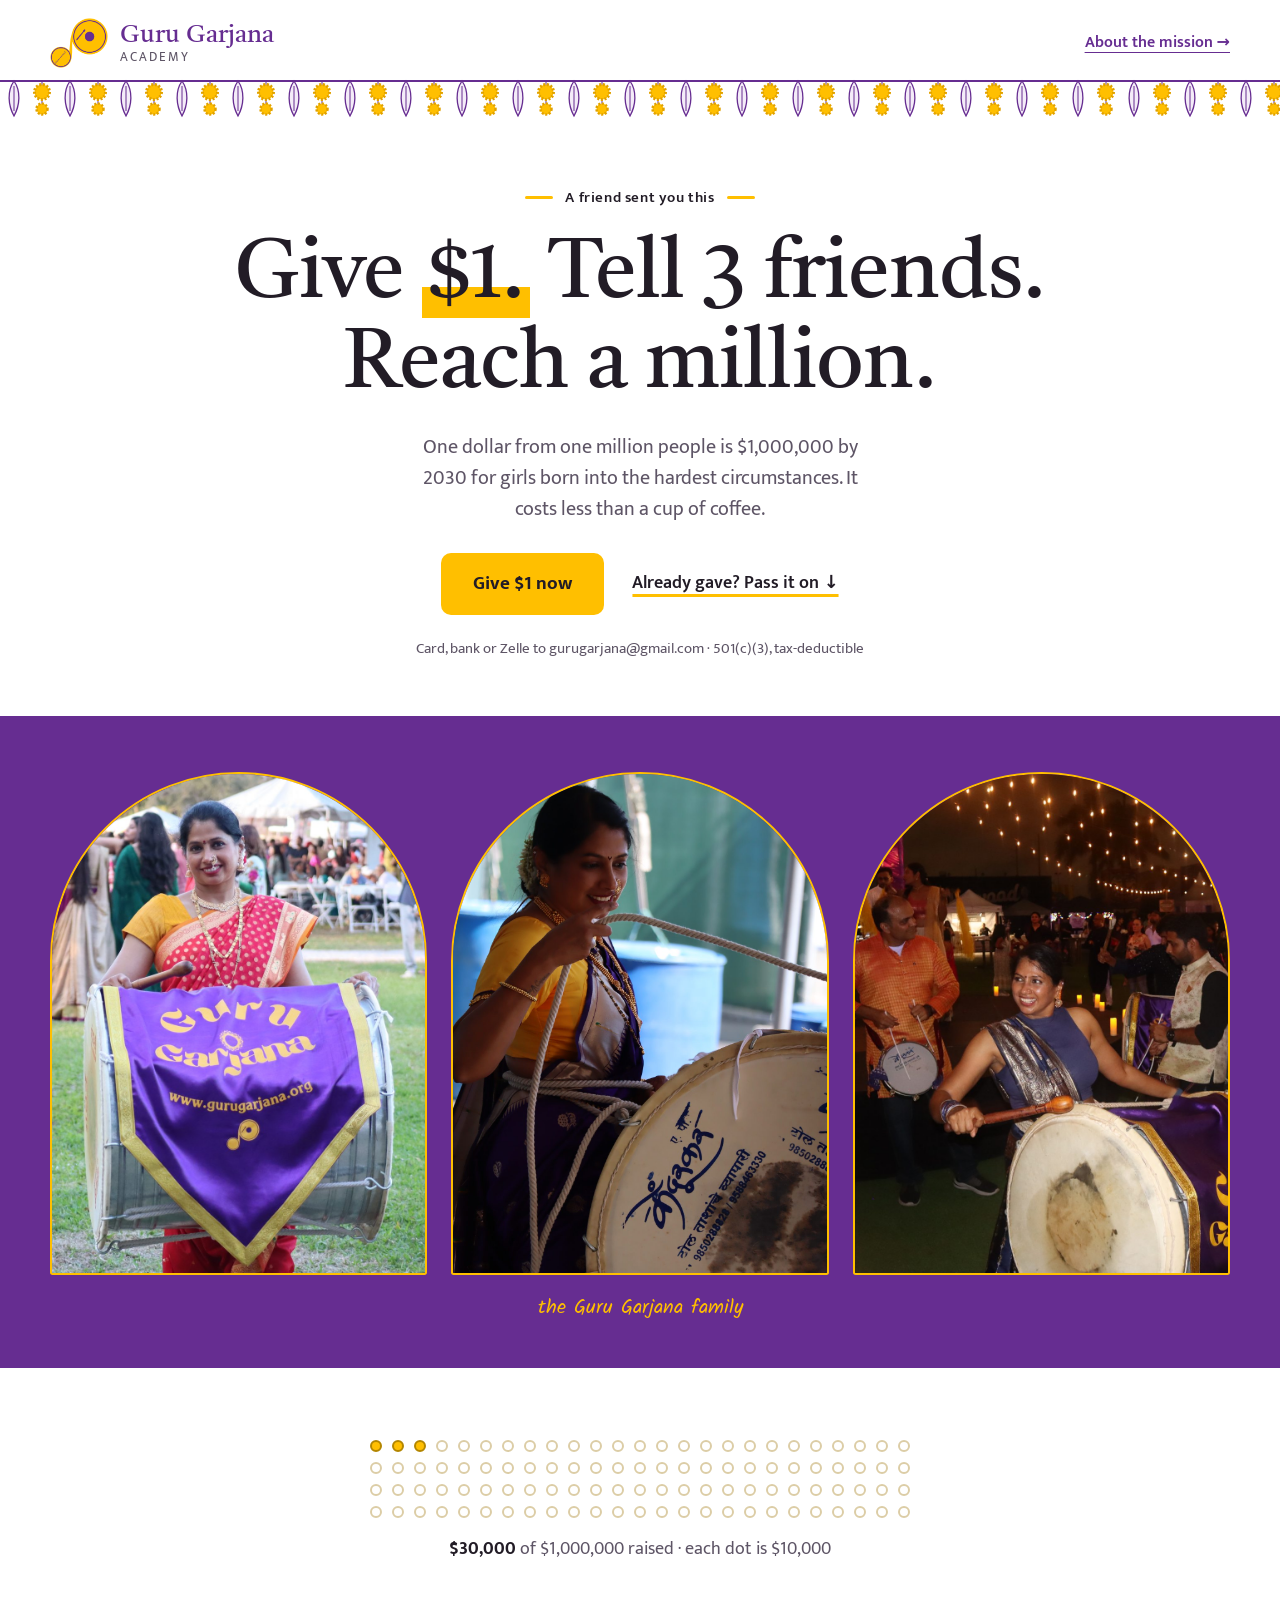
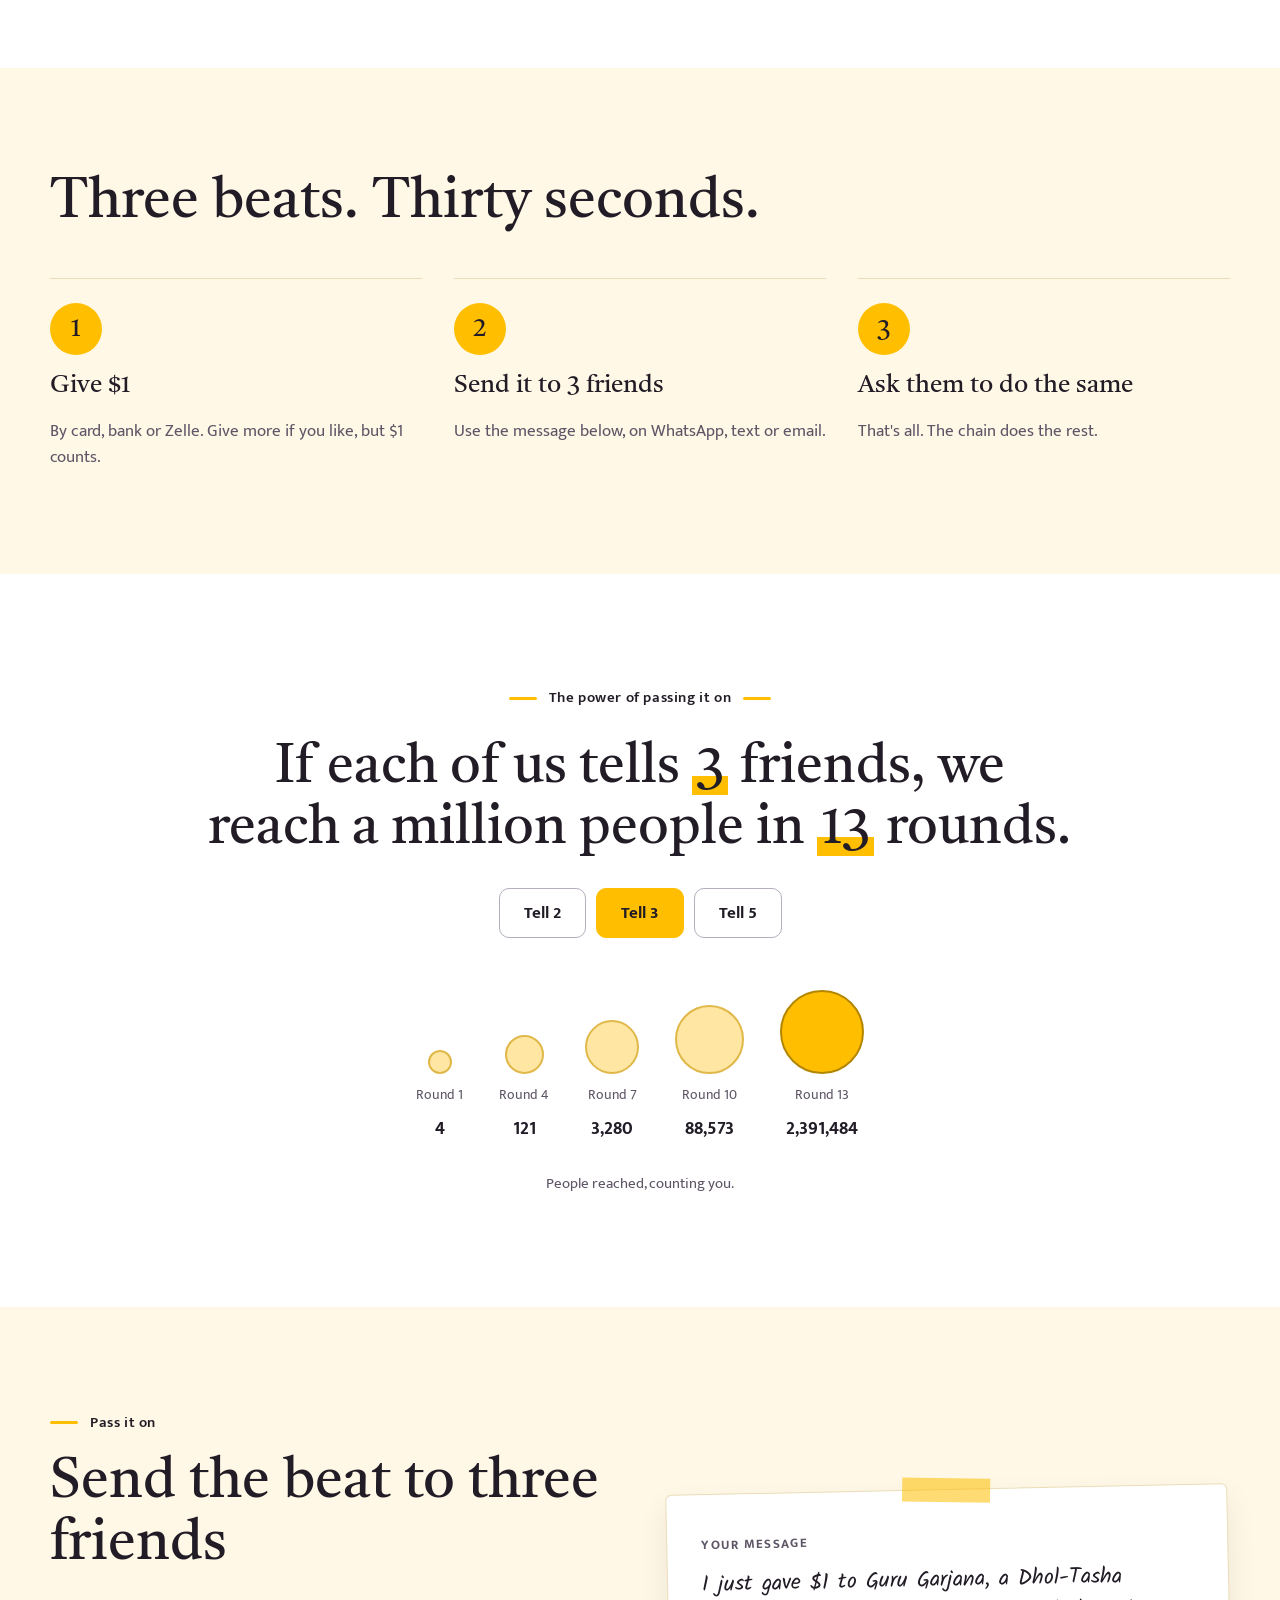
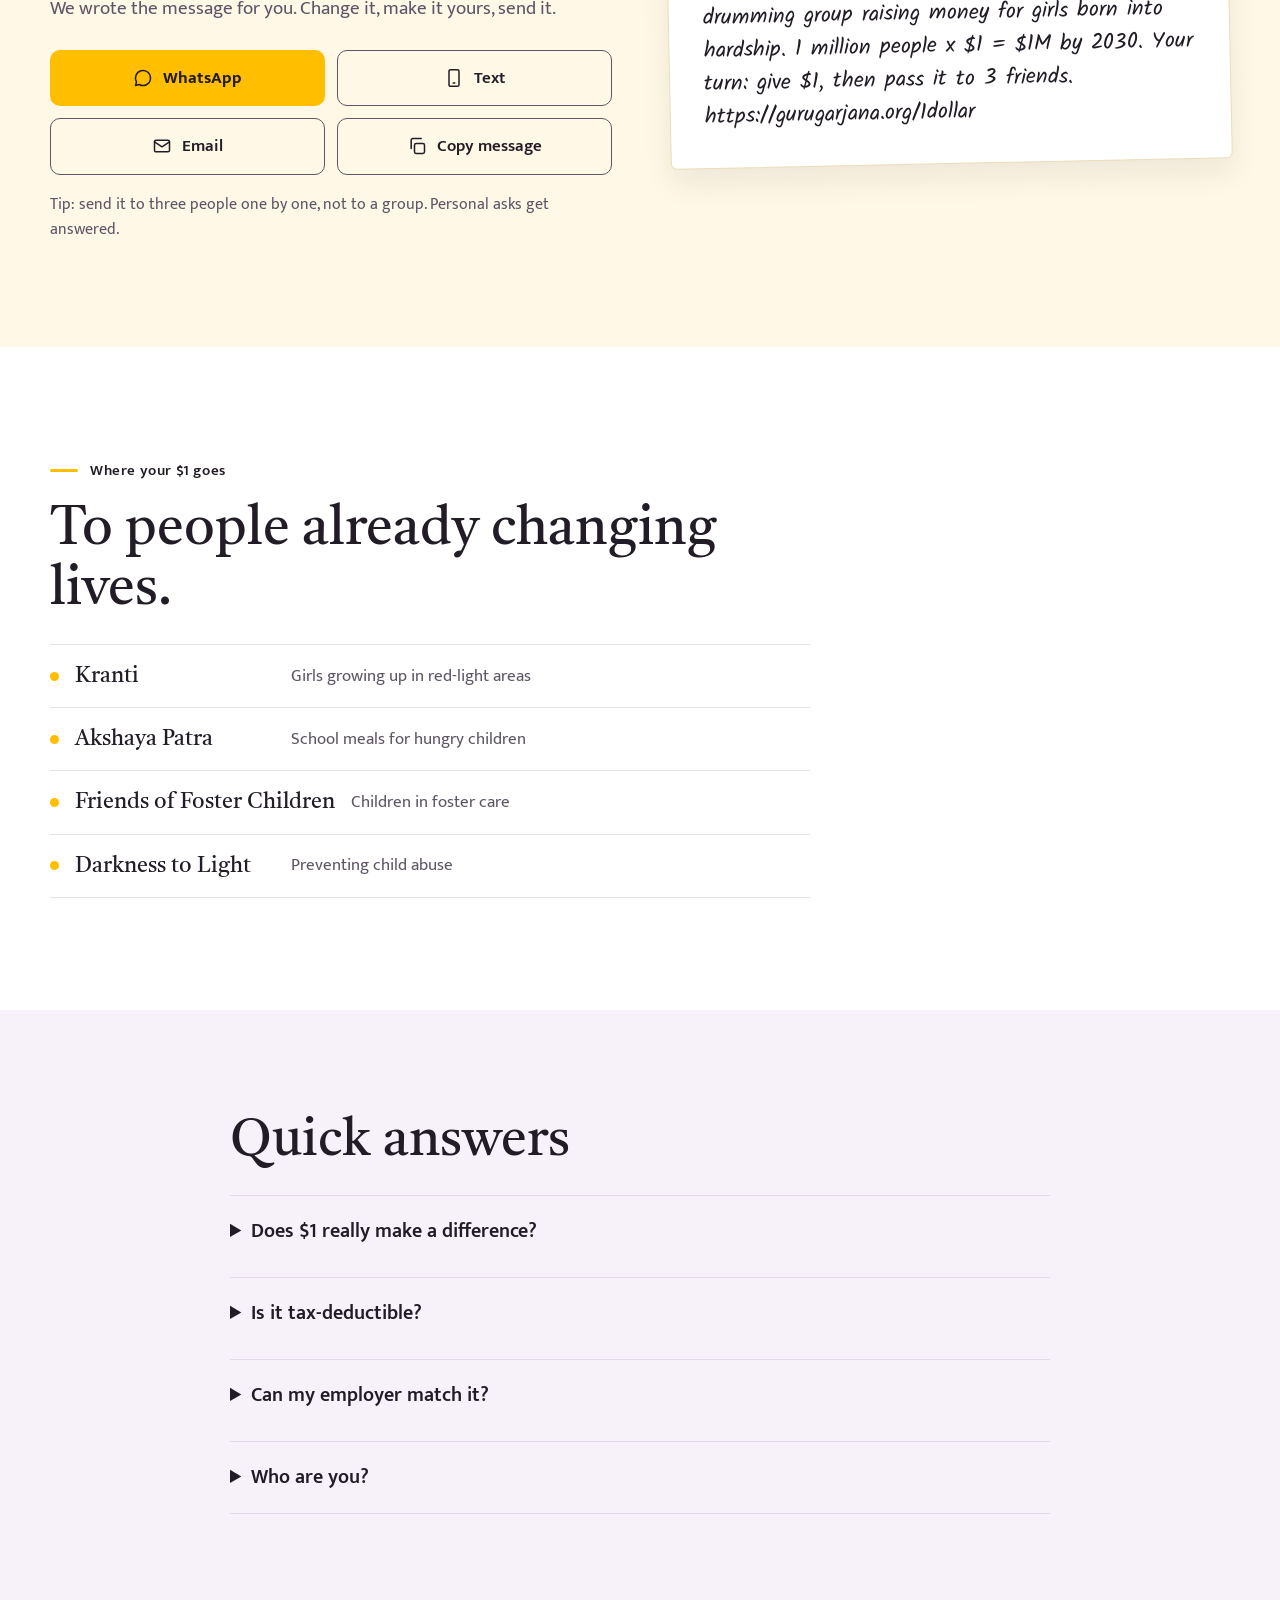
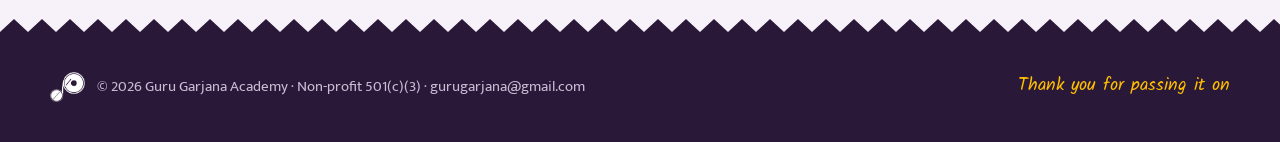
==== 1dollar.html @ fd8a155d "From Claude Design" ====
<!doctype html>
<html lang="en">
<head>
<meta charset="utf-8">
<meta name="viewport" content="width=device-width, initial-scale=1">
<title>Give $1. Tell 3 friends. Reach a million. | Guru Garjana Academy</title>
<meta name="description" content="One dollar from one million people is $1,000,000 by 2030 for girls born into the hardest circumstances. Give $1, then pass it to three friends.">
<meta name="theme-color" content="#662D91">
<link rel="canonical" href="https://gurugarjana.org/1dollar">
<meta property="og:type" content="website">
<meta property="og:site_name" content="Guru Garjana Academy">
<meta property="og:title" content="Give $1. Tell 3 friends. Reach a million. | Guru Garjana Academy">
<meta property="og:description" content="One dollar from one million people is $1,000,000 by 2030 for girls born into the hardest circumstances. Give $1, then pass it to three friends.">
<meta property="og:url" content="https://gurugarjana.org/1dollar">
<meta property="og:image" content="https://gurugarjana.org/assets/img/og-image.jpg">
<meta name="twitter:card" content="summary_large_image">
<link rel="icon" type="image/png" href="/assets/img/favicon-64.png">
<link rel="apple-touch-icon" href="/assets/img/apple-touch-icon.png">
<link rel="preconnect" href="https://fonts.googleapis.com">
<link rel="preconnect" href="https://fonts.gstatic.com" crossorigin>
<link rel="stylesheet" href="https://fonts.googleapis.com/css2?family=Tiro+Devanagari+Marathi:ital@0;1&amp;family=Mukta:wght@400;500;600;700&amp;family=Kalam:wght@400;700&amp;display=swap">
<link rel="stylesheet" href="/assets/css/styles.css">
</head>
<body>
<div style="font-family: 'Mukta', system-ui, sans-serif; color: #221C26; background: #FFFFFF; width: 100%; line-height: 1.55">

<!-- HEADER -->
<header>
<nav aria-label="Main" style="max-width: 1180px; margin: 0 auto; padding: 18px 24px 10px; display: flex; flex-wrap: wrap; align-items: center; justify-content: space-between; gap: 12px">
<a href="/" style="display: flex; align-items: center; gap: 12px; text-decoration: none; color: #221C26">
<img src="/assets/img/logo-colour.png" alt="" style="height: 50px; width: auto; display: block">
<span style="display: flex; flex-direction: column; line-height: 1.1">
<span style="font-family: 'Tiro Devanagari Marathi', Georgia, serif; font-size: 25px; color: var(--play)">Guru Garjana</span>
<span style="font-size: 13px; letter-spacing: .16em; text-transform: uppercase; color: #5E5566">Academy</span>
</span>
</a>
<a href="/" style="color: var(--play); font-size: 16px; font-weight: 600; padding: 10px 0; text-underline-offset: 5px">About the mission →</a>
</nav>
</header>

<!-- TORAN -->
<svg width="100%" height="44" aria-hidden="true" style="display: block">
<defs>
<pattern id="toranB" width="56" height="44" patternUnits="userSpaceOnUse">
<path d="M14 3 C 7 13, 8 27, 14 38 C 20 27, 21 13, 14 3 Z" fill="#F4ECF8" stroke="#662D91" stroke-width="1.3"></path>
<path d="M14 8 L14 33" stroke="#662D91" stroke-width="1"></path>
<path d="M42 3 L42 30" stroke="#662D91" stroke-width="1"></path>
<circle cx="42" cy="14" r="7.5" fill="#FFBF00" stroke="#E0A100" stroke-width="3" stroke-dasharray="2 1.6"></circle>
<circle cx="42" cy="31" r="5.5" fill="#FFBF00" stroke="#E0A100" stroke-width="2.5" stroke-dasharray="2 1.6"></circle>
</pattern>
</defs>
<rect x="0" y="0" width="100%" height="44" fill="url(#toranB)"></rect>
<line x1="0" y1="3" x2="100%" y2="3" stroke="#662D91" stroke-width="2"></line>
</svg>

<!-- HERO (serve) -->
<section style="max-width: 900px; margin: 0 auto; padding: 64px 24px 56px; display: flex; flex-direction: column; align-items: center; gap: 22px; text-align: center">
<div style="display: flex; align-items: center; gap: 12px; font-size: 15px; font-weight: 600; letter-spacing: .04em"><span aria-hidden="true" style="width: 28px; height: 3px; border-radius: 2px; background: var(--serve)"></span>A friend sent you this<span aria-hidden="true" style="width: 28px; height: 3px; border-radius: 2px; background: var(--serve)"></span></div>
<h1 style="margin: 0; font-family: 'Tiro Devanagari Marathi', Georgia, serif; font-weight: 400; font-size: clamp(46px, 6.6vw, 88px); line-height: 1.06; letter-spacing: -.01em; text-wrap: balance">Give <span style="background: linear-gradient(transparent 64%, var(--serve) 64%); padding: 0 .06em">$1.</span> Tell 3 friends. Reach a million.</h1>
<p style="margin: 0; font-size: 20px; color: #5E5566; max-width: 40ch">One dollar from one million people is $1,000,000 by 2030 for girls born into the hardest circumstances. It costs less than a cup of coffee.</p>
<div style="display: flex; flex-wrap: wrap; justify-content: center; align-items: center; gap: 14px 28px; padding-top: 6px">
<a href="https://www.zeffy.com/en-US/donation-form/donate-to-make-a-difference-20014" style="background: var(--serve); color: #221C26; text-decoration: none; font-weight: 700; font-size: 19px; padding: 16px 32px; border-radius: 10px">Give $1 now</a>
<a href="#share" style="color: #221C26; font-weight: 600; font-size: 18px; text-decoration-color: var(--serve); text-decoration-thickness: 3px; text-underline-offset: 6px; padding: 12px 0">Already gave? Pass it on ↓</a>
</div>
<div style="font-size: 15px; color: #5E5566">Card, bank or Zelle to gurugarjana@gmail.com · 501(c)(3), tax-deductible</div>
</section>

<!-- THREE ARCHES (play) -->
<section aria-label="Our group" style="background: var(--play)">
<div style="max-width: 1180px; margin: 0 auto; padding: 56px 24px 44px">
<div style="display: grid; grid-template-columns: repeat(auto-fit, minmax(min(100%, 260px), 1fr)); gap: 24px">
<img src="/assets/img/work-banner.jpg" loading="lazy" alt="A Guru Garjana player smiling behind her dhol, draped with the purple and gold Guru Garjana banner" style="display: block; width: 100%; aspect-ratio: 3 / 4; object-fit: cover; object-position: 50% 0%; box-sizing: border-box; border-radius: 999px 999px 14px 14px; border: 2px solid var(--serve)">
<img src="/assets/img/hero-dhol.jpg" loading="lazy" alt="A Guru Garjana member in a purple silk saree smiling as she ties the rope on her dhol" style="display: block; width: 100%; aspect-ratio: 3 / 4; object-fit: cover; object-position: 50% 10%; box-sizing: border-box; border-radius: 999px 999px 14px 14px; border: 2px solid var(--serve)">
<img src="/assets/img/night-event.jpg" loading="lazy" alt="Guru Garjana players drumming together at a night festival under string lights" style="display: block; width: 100%; aspect-ratio: 3 / 4; object-fit: cover; object-position: 50% 40%; box-sizing: border-box; border-radius: 999px 999px 14px 14px; border: 2px solid var(--serve)">
</div>
<div style="font-family: 'Kalam', cursive; font-size: 20px; color: var(--serve); text-align: center; padding-top: 18px">the Guru Garjana family</div>
</div>
</section>

<!-- PROGRESS (serve) -->
<section aria-label="Goal progress" style="max-width: 900px; margin: 0 auto; padding: 72px 24px 104px; display: flex; flex-direction: column; align-items: center; gap: 18px; text-align: center">
<div role="img" class="dots--sm" aria-label="100 dots, 3 filled: $30,000 of $1,000,000 raised" style="display: flex; flex-wrap: wrap; justify-content: center; gap: 10px; max-width: 540px">
<span class="dot dot--filled"></span>
<span class="dot dot--filled"></span>
<span class="dot dot--filled"></span>
<span class="dot"></span>
<span class="dot"></span>
<span class="dot"></span>
<span class="dot"></span>
<span class="dot"></span>
<span class="dot"></span>
<span class="dot"></span>
<span class="dot"></span>
<span class="dot"></span>
<span class="dot"></span>
<span class="dot"></span>
<span class="dot"></span>
<span class="dot"></span>
<span class="dot"></span>
<span class="dot"></span>
<span class="dot"></span>
<span class="dot"></span>
<span class="dot"></span>
<span class="dot"></span>
<span class="dot"></span>
<span class="dot"></span>
<span class="dot"></span>
<span class="dot"></span>
<span class="dot"></span>
<span class="dot"></span>
<span class="dot"></span>
<span class="dot"></span>
<span class="dot"></span>
<span class="dot"></span>
<span class="dot"></span>
<span class="dot"></span>
<span class="dot"></span>
<span class="dot"></span>
<span class="dot"></span>
<span class="dot"></span>
<span class="dot"></span>
<span class="dot"></span>
<span class="dot"></span>
<span class="dot"></span>
<span class="dot"></span>
<span class="dot"></span>
<span class="dot"></span>
<span class="dot"></span>
<span class="dot"></span>
<span class="dot"></span>
<span class="dot"></span>
<span class="dot"></span>
<span class="dot"></span>
<span class="dot"></span>
<span class="dot"></span>
<span class="dot"></span>
<span class="dot"></span>
<span class="dot"></span>
<span class="dot"></span>
<span class="dot"></span>
<span class="dot"></span>
<span class="dot"></span>
<span class="dot"></span>
<span class="dot"></span>
<span class="dot"></span>
<span class="dot"></span>
<span class="dot"></span>
<span class="dot"></span>
<span class="dot"></span>
<span class="dot"></span>
<span class="dot"></span>
<span class="dot"></span>
<span class="dot"></span>
<span class="dot"></span>
<span class="dot"></span>
<span class="dot"></span>
<span class="dot"></span>
<span class="dot"></span>
<span class="dot"></span>
<span class="dot"></span>
<span class="dot"></span>
<span class="dot"></span>
<span class="dot"></span>
<span class="dot"></span>
<span class="dot"></span>
<span class="dot"></span>
<span class="dot"></span>
<span class="dot"></span>
<span class="dot"></span>
<span class="dot"></span>
<span class="dot"></span>
<span class="dot"></span>
<span class="dot"></span>
<span class="dot"></span>
<span class="dot"></span>
<span class="dot"></span>
<span class="dot"></span>
<span class="dot"></span>
<span class="dot"></span>
<span class="dot"></span>
<span class="dot"></span>
<span class="dot"></span>
</div>
<div style="font-size: 18px; color: #5E5566"><strong style="color: #221C26">$30,000</strong> of $1,000,000 raised · each dot is $10,000</div>
</section>

<!-- STEPS (serve) -->
<section style="background: #FFF8E6">
<div style="max-width: 1180px; margin: 0 auto; padding: 104px 24px; display: flex; flex-direction: column; gap: 44px">
<h2 style="margin: 0; font-family: 'Tiro Devanagari Marathi', Georgia, serif; font-weight: 400; font-size: clamp(38px, 4.4vw, 60px); line-height: 1.1">Three beats. Thirty seconds.</h2>
<div style="display: grid; grid-template-columns: repeat(auto-fit, minmax(min(100%, 280px), 1fr)); gap: 36px 32px">
<div style="border-top: 1px solid #EBDDB8; padding-top: 24px; display: flex; flex-direction: column; gap: 12px">
<div aria-hidden="true" style="width: 52px; height: 52px; border-radius: 50%; background: var(--serve); color: #221C26; display: flex; align-items: center; justify-content: center; font-family: 'Tiro Devanagari Marathi', Georgia, serif; font-size: 26px">1</div>
<h3 style="margin: 0; font-family: 'Tiro Devanagari Marathi', Georgia, serif; font-weight: 400; font-size: 25px">Give $1</h3>
<p style="margin: 0; font-size: 17px; color: #5E5566">By card, bank or Zelle. Give more if you like, but $1 counts.</p>
</div>
<div style="border-top: 1px solid #EBDDB8; padding-top: 24px; display: flex; flex-direction: column; gap: 12px">
<div aria-hidden="true" style="width: 52px; height: 52px; border-radius: 50%; background: var(--serve); color: #221C26; display: flex; align-items: center; justify-content: center; font-family: 'Tiro Devanagari Marathi', Georgia, serif; font-size: 26px">2</div>
<h3 style="margin: 0; font-family: 'Tiro Devanagari Marathi', Georgia, serif; font-weight: 400; font-size: 25px">Send it to 3 friends</h3>
<p style="margin: 0; font-size: 17px; color: #5E5566">Use the message below, on WhatsApp, text or email.</p>
</div>
<div style="border-top: 1px solid #EBDDB8; padding-top: 24px; display: flex; flex-direction: column; gap: 12px">
<div aria-hidden="true" style="width: 52px; height: 52px; border-radius: 50%; background: var(--serve); color: #221C26; display: flex; align-items: center; justify-content: center; font-family: 'Tiro Devanagari Marathi', Georgia, serif; font-size: 26px">3</div>
<h3 style="margin: 0; font-family: 'Tiro Devanagari Marathi', Georgia, serif; font-weight: 400; font-size: 25px">Ask them to do the same</h3>
<p style="margin: 0; font-size: 17px; color: #5E5566">That's all. The chain does the rest.</p>
</div>
</div>
</div>
</section>

<!-- CHAIN (interactive, serve) -->
<section style="max-width: 1000px; margin: 0 auto; padding: 112px 24px; display: flex; flex-direction: column; align-items: center; gap: 28px; text-align: center">
<div style="display: flex; align-items: center; gap: 12px; font-size: 15px; font-weight: 600; letter-spacing: .04em"><span aria-hidden="true" style="width: 28px; height: 3px; border-radius: 2px; background: var(--serve)"></span>The power of passing it on<span aria-hidden="true" style="width: 28px; height: 3px; border-radius: 2px; background: var(--serve)"></span></div>
<h2 style="margin: 0; font-family: 'Tiro Devanagari Marathi', Georgia, serif; font-weight: 400; font-size: clamp(36px, 4.2vw, 56px); line-height: 1.14; text-wrap: balance" aria-live="polite">If each of us tells <span style="background: linear-gradient(transparent 64%, var(--serve) 64%); padding: 0 .08em"><span id="chain-friends">3</span></span> friends, we reach a million people in <span style="background: linear-gradient(transparent 64%, var(--serve) 64%); padding: 0 .08em"><span id="chain-rounds">13</span></span> rounds.</h2>
<div role="group" aria-label="How many friends each person tells" style="display: flex; flex-wrap: wrap; justify-content: center; gap: 10px">
<button type="button" class="pill" data-friends="2" aria-pressed="false">Tell 2</button>
<button type="button" class="pill" data-friends="3" aria-pressed="true">Tell 3</button>
<button type="button" class="pill" data-friends="5" aria-pressed="false">Tell 5</button>
</div>
<div id="chain-rows" style="display: flex; flex-wrap: wrap; justify-content: center; align-items: flex-end; gap: 24px 36px; padding-top: 24px">
<div class="chain-step"><div class="chain-dot" style="width: 24px; height: 24px"></div><div class="chain-label">Round 1</div><div class="chain-total">4</div></div>
<div class="chain-step"><div class="chain-dot" style="width: 39px; height: 39px"></div><div class="chain-label">Round 4</div><div class="chain-total">121</div></div>
<div class="chain-step"><div class="chain-dot" style="width: 54px; height: 54px"></div><div class="chain-label">Round 7</div><div class="chain-total">3,280</div></div>
<div class="chain-step"><div class="chain-dot" style="width: 69px; height: 69px"></div><div class="chain-label">Round 10</div><div class="chain-total">88,573</div></div>
<div class="chain-step"><div class="chain-dot is-last" style="width: 84px; height: 84px"></div><div class="chain-label">Round 13</div><div class="chain-total">2,391,484</div></div>
</div>
<div style="font-size: 15px; color: #5E5566">People reached, counting you.</div>
</section>

<!-- SHARE (serve) -->
<section id="share" style="background: #FFF8E6">
<div style="max-width: 1180px; margin: 0 auto; padding: 104px 24px; display: grid; grid-template-columns: repeat(auto-fit, minmax(min(100%, 440px), 1fr)); gap: 56px; align-items: center">
<div style="display: flex; flex-direction: column; gap: 18px">
<div style="display: flex; align-items: center; gap: 12px; font-size: 15px; font-weight: 600; letter-spacing: .04em"><span aria-hidden="true" style="width: 28px; height: 3px; border-radius: 2px; background: var(--serve)"></span>Pass it on</div>
<h2 style="margin: 0; font-family: 'Tiro Devanagari Marathi', Georgia, serif; font-weight: 400; font-size: clamp(38px, 4.4vw, 60px); line-height: 1.1">Send the beat to three friends</h2>
<p style="margin: 0; font-size: 19px; color: #5E5566">We wrote the message for you. Change it, make it yours, send it.</p>
<div style="display: grid; grid-template-columns: repeat(auto-fit, minmax(min(100%, 200px), 1fr)); gap: 12px; padding-top: 8px">
<a href="https://wa.me/?text=I%20just%20gave%20%241%20to%20Guru%20Garjana%2C%20a%20Dhol-Tasha%20drumming%20group%20raising%20money%20for%20girls%20born%20into%20hardship.%201%20million%20people%20x%20%241%20%3D%20%241M%20by%202030.%20Your%20turn%3A%20give%20%241%2C%20then%20pass%20it%20to%203%20friends.%20https%3A%2F%2Fgurugarjana.org%2F1dollar" style="display: flex; align-items: center; justify-content: center; gap: 10px; background: var(--serve); color: #221C26; text-decoration: none; font-weight: 700; font-size: 17px; padding: 15px 18px; border-radius: 10px"><svg width="20" height="20" viewBox="0 0 24 24" fill="none" stroke="currentColor" stroke-width="1.8" stroke-linecap="round" stroke-linejoin="round" aria-hidden="true"><path d="M21 12a9 9 0 0 1-13.5 7.8L3 21l1.3-4.4A9 9 0 1 1 21 12z"></path></svg>WhatsApp</a>
<a href="sms:?body=I%20just%20gave%20%241%20to%20Guru%20Garjana%2C%20a%20Dhol-Tasha%20drumming%20group%20raising%20money%20for%20girls%20born%20into%20hardship.%201%20million%20people%20x%20%241%20%3D%20%241M%20by%202030.%20Your%20turn%3A%20give%20%241%2C%20then%20pass%20it%20to%203%20friends.%20https%3A%2F%2Fgurugarjana.org%2F1dollar" style="display: flex; align-items: center; justify-content: center; gap: 10px; border: 1.5px solid #5E5566; color: #221C26; text-decoration: none; font-weight: 600; font-size: 17px; padding: 13.5px 18px; border-radius: 10px"><svg width="20" height="20" viewBox="0 0 24 24" fill="none" stroke="currentColor" stroke-width="1.8" stroke-linecap="round" stroke-linejoin="round" aria-hidden="true"><rect x="6" y="2" width="12" height="20" rx="2"></rect><path d="M11 18h2"></path></svg>Text</a>
<a href="mailto:?subject=Can%20you%20give%20%241%3F%20(then%20pass%20it%20on)&amp;body=I%20just%20gave%20%241%20to%20Guru%20Garjana%2C%20a%20Dhol-Tasha%20drumming%20group%20raising%20money%20for%20girls%20born%20into%20hardship.%201%20million%20people%20x%20%241%20%3D%20%241M%20by%202030.%20Your%20turn%3A%20give%20%241%2C%20then%20pass%20it%20to%203%20friends.%20https%3A%2F%2Fgurugarjana.org%2F1dollar" style="display: flex; align-items: center; justify-content: center; gap: 10px; border: 1.5px solid #5E5566; color: #221C26; text-decoration: none; font-weight: 600; font-size: 17px; padding: 13.5px 18px; border-radius: 10px"><svg width="20" height="20" viewBox="0 0 24 24" fill="none" stroke="currentColor" stroke-width="1.8" stroke-linecap="round" stroke-linejoin="round" aria-hidden="true"><rect x="3" y="5" width="18" height="14" rx="2"></rect><path d="m3 7 9 6 9-6"></path></svg>Email</a>
<button type="button" id="copy-btn" style="display: flex; align-items: center; justify-content: center; gap: 10px; background: transparent; border: 1.5px solid #5E5566; color: #221C26; font-family: inherit; font-weight: 600; font-size: 17px; padding: 13.5px 18px; border-radius: 10px; cursor: pointer"><svg width="20" height="20" viewBox="0 0 24 24" fill="none" stroke="currentColor" stroke-width="1.8" stroke-linecap="round" stroke-linejoin="round" aria-hidden="true"><rect x="9" y="9" width="12" height="12" rx="2"></rect><path d="M5 15V5a2 2 0 0 1 2-2h10"></path></svg><span id="copy-label">Copy message</span></button>
</div>
<div style="font-size: 16px; color: #5E5566">Tip: send it to three people one by one, not to a group. Personal asks get answered.</div>
</div>
<div style="position: relative; background: #FFFFFF; border: 1px solid #EBDDB8; border-radius: 6px; padding: 40px 34px 34px; transform: rotate(-1.2deg); box-shadow: 0 14px 30px rgba(34,28,38,.08); display: flex; flex-direction: column; gap: 14px">
<div aria-hidden="true" style="position: absolute; top: -12px; left: 50%; width: 88px; height: 24px; margin-left: -44px; background: rgba(255,191,0,.55); transform: rotate(2deg)"></div>
<div style="font-size: 13px; font-weight: 700; letter-spacing: .1em; text-transform: uppercase; color: #5E5566">Your message</div>
<p id="share-message" style="margin: 0; font-family: 'Kalam', cursive; font-size: 22px; line-height: 1.5; color: #221C26">I just gave $1 to Guru Garjana, a Dhol-Tasha drumming group raising money for girls born into hardship. 1 million people x $1 = $1M by 2030. Your turn: give $1, then pass it to 3 friends. https://gurugarjana.org/1dollar</p>
</div>
</div>
</section>

<!-- WHERE IT GOES (serve) -->
<section style="max-width: 1180px; margin: 0 auto; padding: 112px 24px; display: flex; flex-wrap: wrap; gap: 56px; align-items: center">
<div style="flex: 1 1 440px; max-width: 760px; min-width: 0; display: flex; flex-direction: column; gap: 18px">
<div style="display: flex; align-items: center; gap: 12px; font-size: 15px; font-weight: 600; letter-spacing: .04em"><span aria-hidden="true" style="width: 28px; height: 3px; border-radius: 2px; background: var(--serve)"></span>Where your $1 goes</div>
<h2 style="margin: 0; font-family: 'Tiro Devanagari Marathi', Georgia, serif; font-weight: 400; font-size: clamp(36px, 4.2vw, 56px); line-height: 1.12">To people already changing lives.</h2>
<div style="display: flex; flex-direction: column; padding-top: 6px">
<div style="border-top: 1px solid #E7E1EA; padding: 14px 0; display: flex; flex-wrap: wrap; align-items: center; gap: 2px 16px"><span aria-hidden="true" style="width: 9px; height: 9px; border-radius: 50%; background: var(--serve); flex-shrink: 0"></span><span style="font-family: 'Tiro Devanagari Marathi', Georgia, serif; font-size: 22px; min-width: 200px">Kranti</span><span style="font-size: 17px; color: #5E5566">Girls growing up in red-light areas</span></div>
<div style="border-top: 1px solid #E7E1EA; padding: 14px 0; display: flex; flex-wrap: wrap; align-items: center; gap: 2px 16px"><span aria-hidden="true" style="width: 9px; height: 9px; border-radius: 50%; background: var(--serve); flex-shrink: 0"></span><span style="font-family: 'Tiro Devanagari Marathi', Georgia, serif; font-size: 22px; min-width: 200px">Akshaya Patra</span><span style="font-size: 17px; color: #5E5566">School meals for hungry children</span></div>
<div style="border-top: 1px solid #E7E1EA; padding: 14px 0; display: flex; flex-wrap: wrap; align-items: center; gap: 2px 16px"><span aria-hidden="true" style="width: 9px; height: 9px; border-radius: 50%; background: var(--serve); flex-shrink: 0"></span><span style="font-family: 'Tiro Devanagari Marathi', Georgia, serif; font-size: 22px; min-width: 200px">Friends of Foster Children</span><span style="font-size: 17px; color: #5E5566">Children in foster care</span></div>
<div style="border-top: 1px solid #E7E1EA; border-bottom: 1px solid #E7E1EA; padding: 14px 0; display: flex; flex-wrap: wrap; align-items: center; gap: 2px 16px"><span aria-hidden="true" style="width: 9px; height: 9px; border-radius: 50%; background: var(--serve); flex-shrink: 0"></span><span style="font-family: 'Tiro Devanagari Marathi', Georgia, serif; font-size: 22px; min-width: 200px">Darkness to Light</span><span style="font-size: 17px; color: #5E5566">Preventing child abuse</span></div>
</div>
</div>
</section>

<!-- FAQ -->
<section style="background: #F7F2FA">
<div style="max-width: 820px; margin: 0 auto; padding: 104px 24px; display: flex; flex-direction: column; gap: 10px">
<h2 style="margin: 0 0 14px; font-family: 'Tiro Devanagari Marathi', Georgia, serif; font-weight: 400; font-size: clamp(36px, 4.2vw, 52px); line-height: 1.1">Quick answers</h2>
<details style="border-top: 1px solid #E3D9EA; padding: 14px 0"><summary style="font-size: 20px; font-weight: 600; cursor: pointer; padding: 6px 0">Does $1 really make a difference?</summary><p style="margin: 10px 0 0; font-size: 17px; color: #5E5566">On its own, a little. Passed to three friends who each pass it on, it becomes a million. Your $1 is your place in the chain.</p></details>
<details style="border-top: 1px solid #E3D9EA; padding: 14px 0"><summary style="font-size: 20px; font-weight: 600; cursor: pointer; padding: 6px 0">Is it tax-deductible?</summary><p style="margin: 10px 0 0; font-size: 17px; color: #5E5566">Yes. Guru Garjana Academy is a 501(c)(3) non-profit. Giving by Zelle? Email gurugarjana@gmail.com and we'll send your acknowledgement.</p></details>
<details style="border-top: 1px solid #E3D9EA; padding: 14px 0"><summary style="font-size: 20px; font-weight: 600; cursor: pointer; padding: 6px 0">Can my employer match it?</summary><p style="margin: 10px 0 0; font-size: 17px; color: #5E5566">Many do, through Benevity. Search for Guru Garjana in your company's giving portal.</p></details>
<details style="border-top: 1px solid #E3D9EA; border-bottom: 1px solid #E3D9EA; padding: 14px 0"><summary style="font-size: 20px; font-weight: 600; cursor: pointer; padding: 6px 0">Who are you?</summary><p style="margin: 10px 0 0; font-size: 17px; color: #5E5566">A South Florida drumming group playing Dhol-Tasha, a thundering traditional festival art, since 2022. Every performance raises money and awareness for children who need it most. <a href="/" style="color: var(--play)">Meet us →</a></p></details>
</div>
</section>

<!-- FOOTER -->
<svg width="100%" height="14" aria-hidden="true" style="display: block; background: #F7F2FA">
<defs>
<pattern id="templeB" width="28" height="14" patternUnits="userSpaceOnUse"><path d="M0 14 L14 1 L28 14 Z" fill="#2A1838"></path></pattern>
</defs>
<rect x="0" y="0" width="100%" height="14" fill="url(#templeB)"></rect>
</svg>
<footer style="background: #2A1838; color: #F4EEF8">
<div style="max-width: 1180px; margin: 0 auto; padding: 40px 24px; display: flex; flex-wrap: wrap; justify-content: space-between; gap: 12px; font-size: 15px; color: #C9BBD4">
<span style="display: flex; align-items: center; gap: 12px"><img src="/assets/img/logo-white.png" alt="" style="height: 30px; width: auto; display: block; flex-shrink: 0"><span>© 2026 Guru Garjana Academy · Non-profit 501(c)(3) · gurugarjana@gmail.com</span></span>
<span style="font-family: 'Kalam', cursive; font-size: 18px; color: var(--serve)">Thank you for passing it on</span>
</div>
</footer>
</div>
<script src="/assets/js/give.js" defer></script>
</body>
</html>
---- assets/css/styles.css ----
/* Guru Garjana Academy
   Purple = our play and skills. Gold = serving the cause. */
:root {
  --play: #662D91;
  --serve: #FFBF00;
  --ink: #221C26;
  --muted: #5E5566;
}

html { scroll-behavior: smooth; }
body { margin: 0; background: #FFFFFF; }
img { max-width: 100%; }
a { color: #662D91; }
a:hover { color: #221C26; }
[hidden] { display: none !important; }

/* photo frames and bands */
.ph {
  position: relative;
  overflow: hidden;
  background: #ECE6F0;
  display: flex;
  flex-direction: column;
  justify-content: flex-end;
  box-sizing: border-box;
}

/* goal tracker: 100 dots, each $10,000 */
.dot {
  display: block;
  width: 18px;
  height: 18px;
  border-radius: 50%;
  box-sizing: border-box;
  border: 2px solid #DCCDA6;
}
.dot--filled { background: var(--serve); border-color: #B38600; }
.dots--sm .dot { width: 12px; height: 12px; }

/* share page: "tell 2 / 3 / 5" buttons */
.pill {
  min-height: 46px;
  padding: 10px 24px;
  border-radius: 10px;
  font-family: inherit;
  font-size: 17px;
  font-weight: 700;
  cursor: pointer;
  color: #221C26;
  background: transparent;
  border: 1.5px solid #B7AEBE;
}
.pill[aria-pressed="true"] { background: var(--serve); border-color: var(--serve); }

/* share page: growing circles */
.chain-step { display: flex; flex-direction: column; align-items: center; gap: 10px; }
.chain-dot { border-radius: 50%; box-sizing: border-box; background: #FFE7A3; border: 2px solid #E0B84A; }
.chain-dot.is-last { background: var(--serve); border-color: #B38600; }
.chain-label { font-size: 14px; color: #5E5566; }
.chain-total { font-weight: 700; font-size: 18px; }

a:focus-visible, button:focus-visible, summary:focus-visible {
  outline: 3px solid var(--play);
  outline-offset: 3px;
}
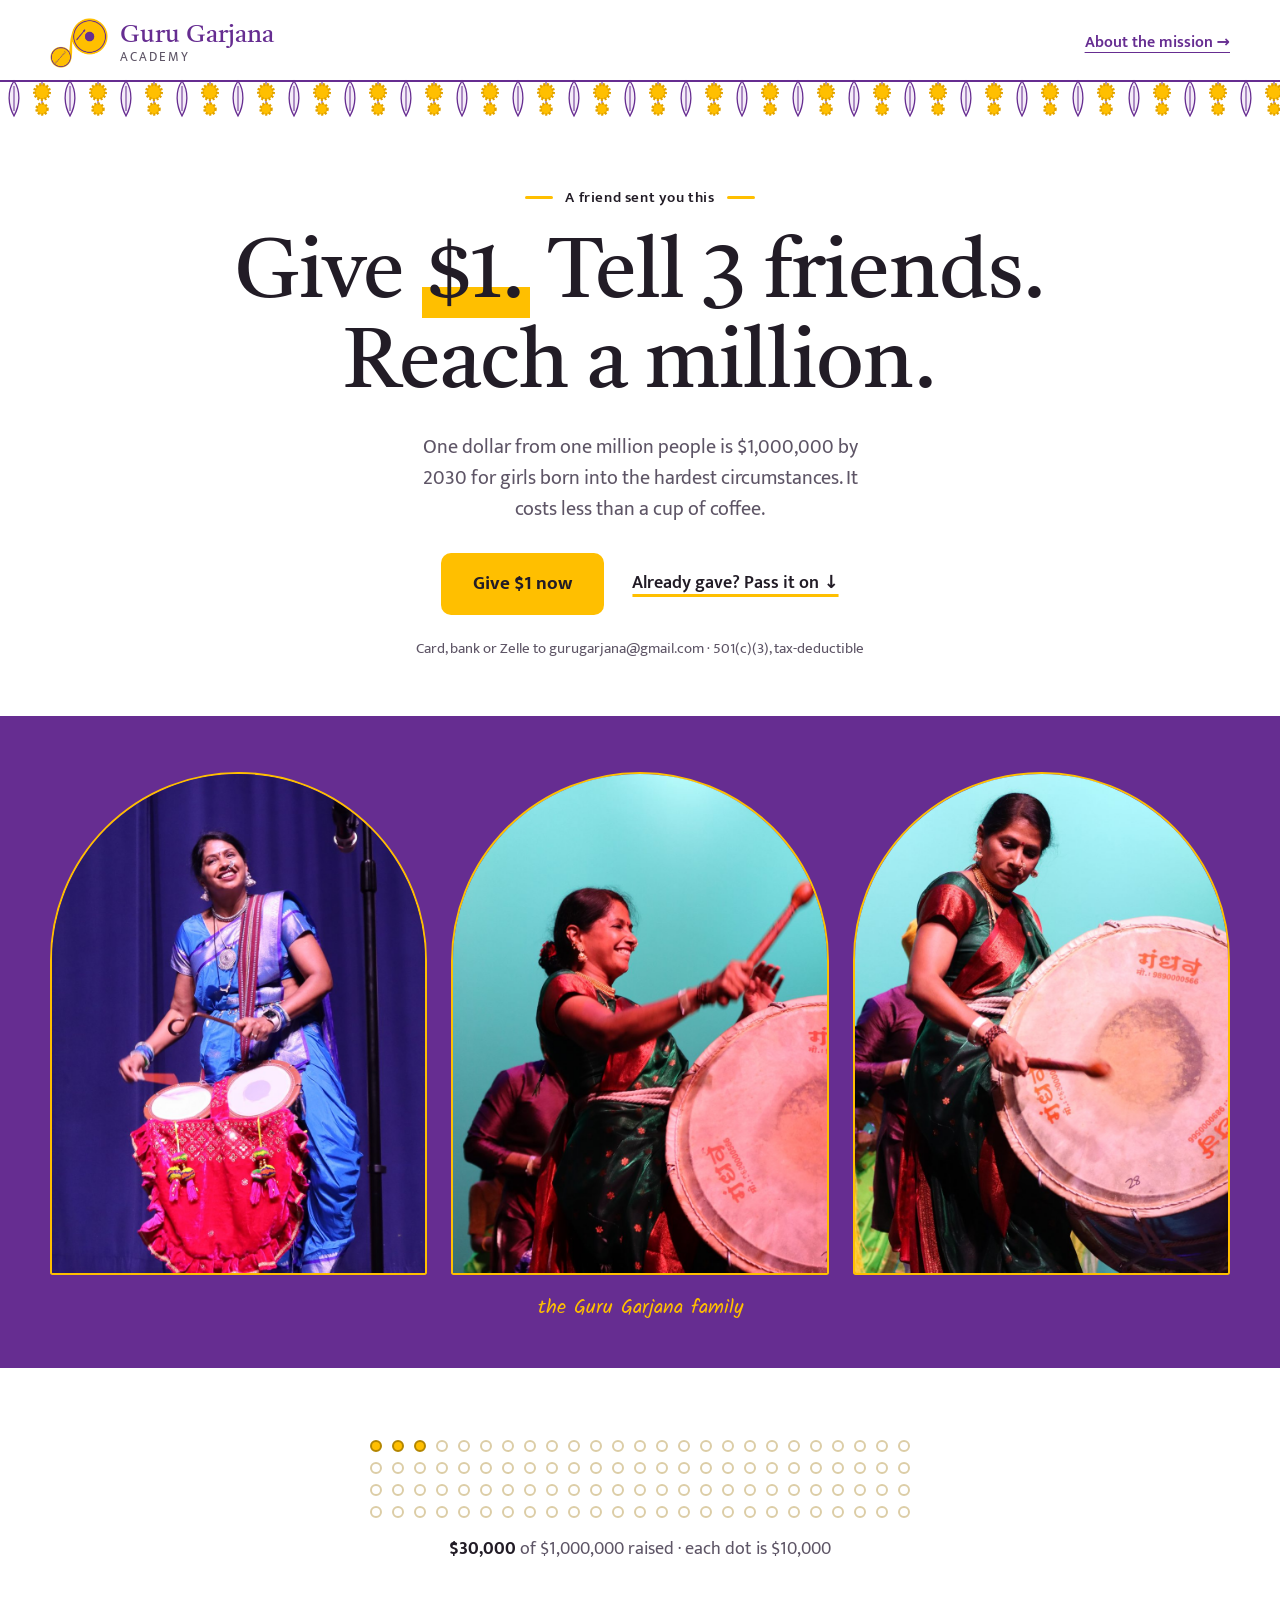
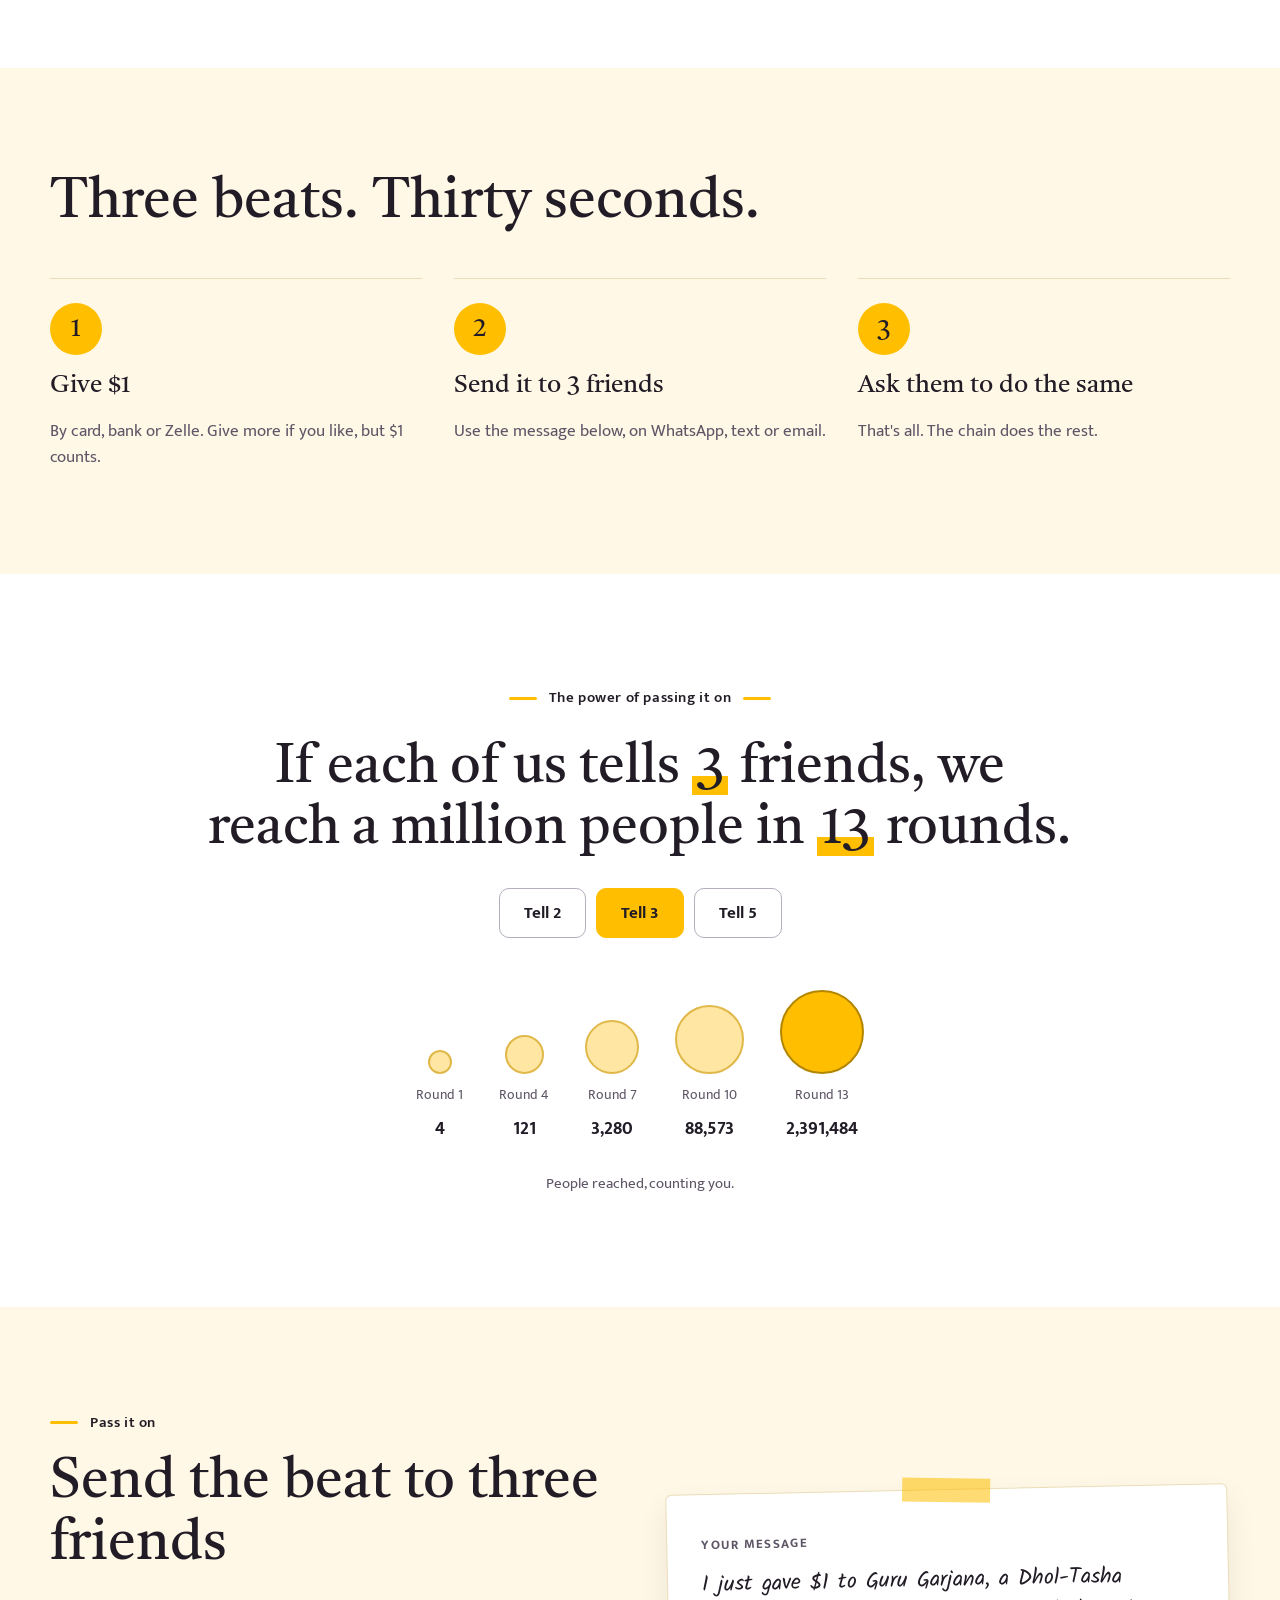
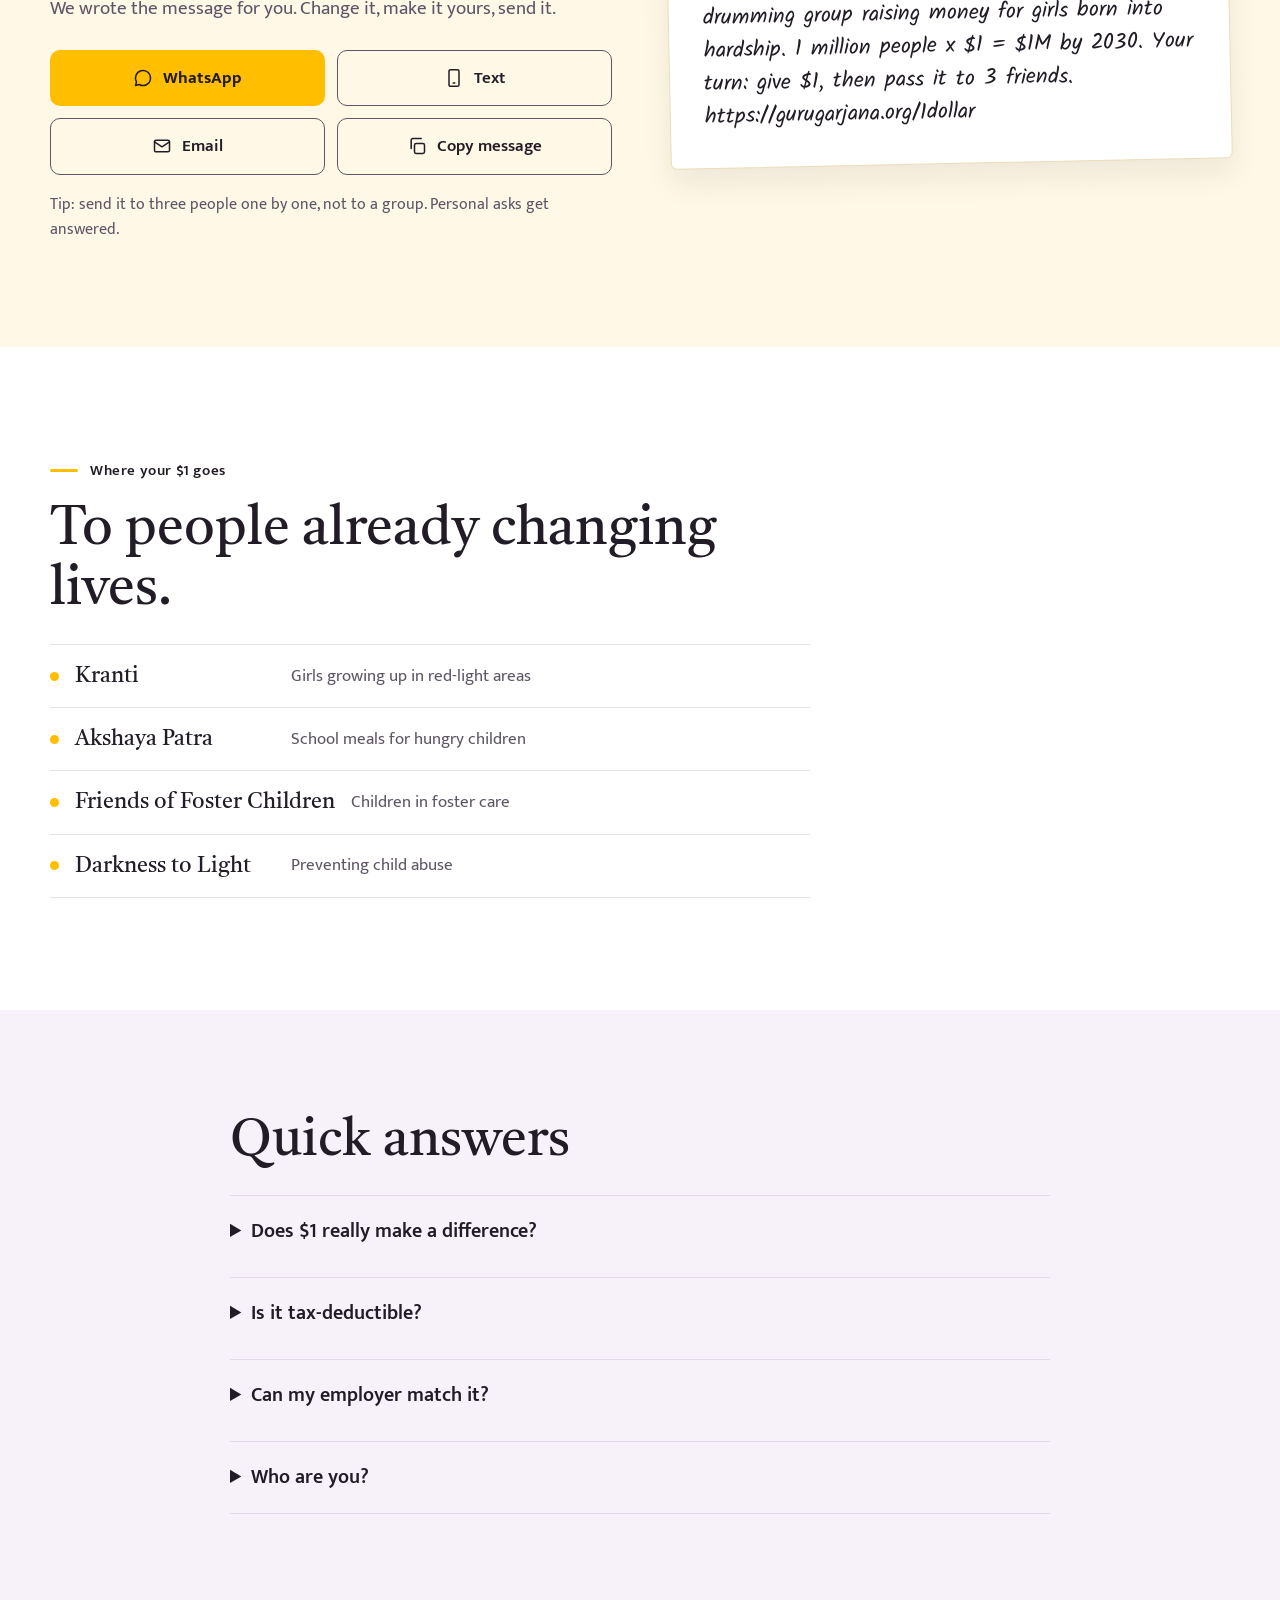
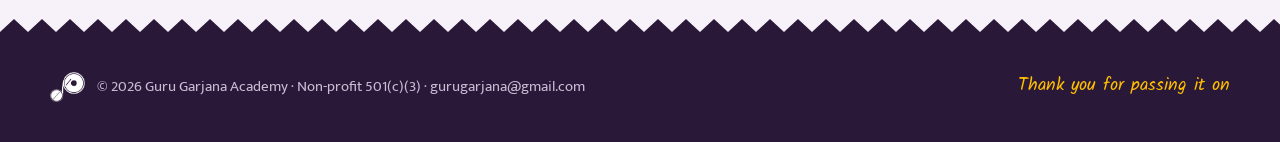
==== commit 3ab7beba: "Add files via upload" ====
--- a/1dollar.html
+++ b/1dollar.html
@@ -69,9 +69,9 @@
 <section aria-label="Our group" style="background: var(--play)">
 <div style="max-width: 1180px; margin: 0 auto; padding: 56px 24px 44px">
 <div style="display: grid; grid-template-columns: repeat(auto-fit, minmax(min(100%, 260px), 1fr)); gap: 24px">
-<img src="/assets/img/work-banner.jpg" loading="lazy" alt="A Guru Garjana player smiling behind her dhol, draped with the purple and gold Guru Garjana banner" style="display: block; width: 100%; aspect-ratio: 3 / 4; object-fit: cover; object-position: 50% 0%; box-sizing: border-box; border-radius: 999px 999px 14px 14px; border: 2px solid var(--serve)">
-<img src="/assets/img/hero-dhol.jpg" loading="lazy" alt="A Guru Garjana member in a purple silk saree smiling as she ties the rope on her dhol" style="display: block; width: 100%; aspect-ratio: 3 / 4; object-fit: cover; object-position: 50% 10%; box-sizing: border-box; border-radius: 999px 999px 14px 14px; border: 2px solid var(--serve)">
-<img src="/assets/img/night-event.jpg" loading="lazy" alt="Guru Garjana players drumming together at a night festival under string lights" style="display: block; width: 100%; aspect-ratio: 3 / 4; object-fit: cover; object-position: 50% 40%; box-sizing: border-box; border-radius: 999px 999px 14px 14px; border: 2px solid var(--serve)">
+<img src="/assets/img/work-banner.jpg" loading="lazy" alt="A Guru Garjana player in a blue silk saree, smiling as she plays a pair of traditional drums on stage" style="display: block; width: 100%; aspect-ratio: 3 / 4; object-fit: cover; object-position: 50% 0%; box-sizing: border-box; border-radius: 999px 999px 14px 14px; border: 2px solid var(--serve)">
+<img src="/assets/img/hero-dhol.jpg" loading="lazy" alt="A Guru Garjana player in a green and red silk saree, smiling as she raises her stick to play the dhol on stage" style="display: block; width: 100%; aspect-ratio: 3 / 4; object-fit: cover; object-position: 50% 10%; box-sizing: border-box; border-radius: 999px 999px 14px 14px; border: 2px solid var(--serve)">
+<img src="/assets/img/night-event.jpg" loading="lazy" alt="A Guru Garjana player in a green silk saree playing the dhol on stage" style="display: block; width: 100%; aspect-ratio: 3 / 4; object-fit: cover; object-position: 50% 40%; box-sizing: border-box; border-radius: 999px 999px 14px 14px; border: 2px solid var(--serve)">
 </div>
 <div style="font-family: 'Kalam', cursive; font-size: 20px; color: var(--serve); text-align: center; padding-top: 18px">the Guru Garjana family</div>
 </div>
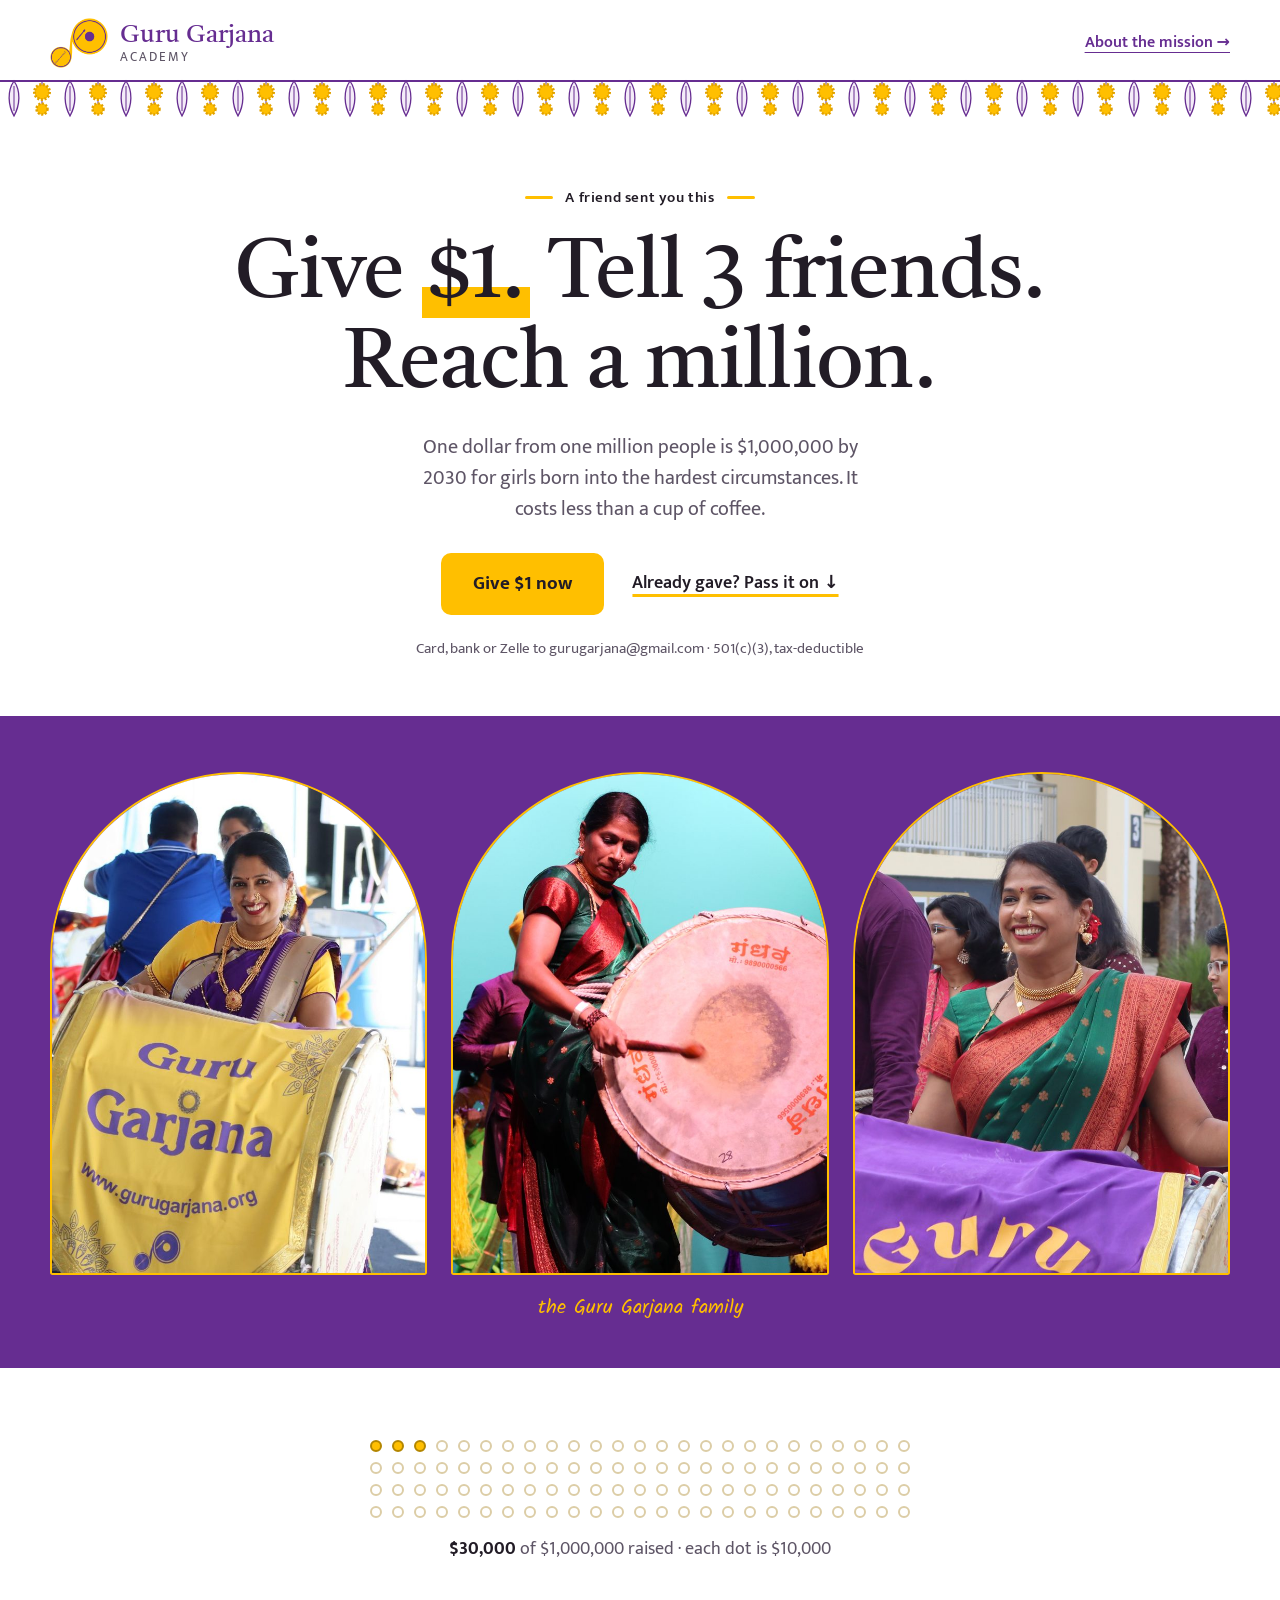
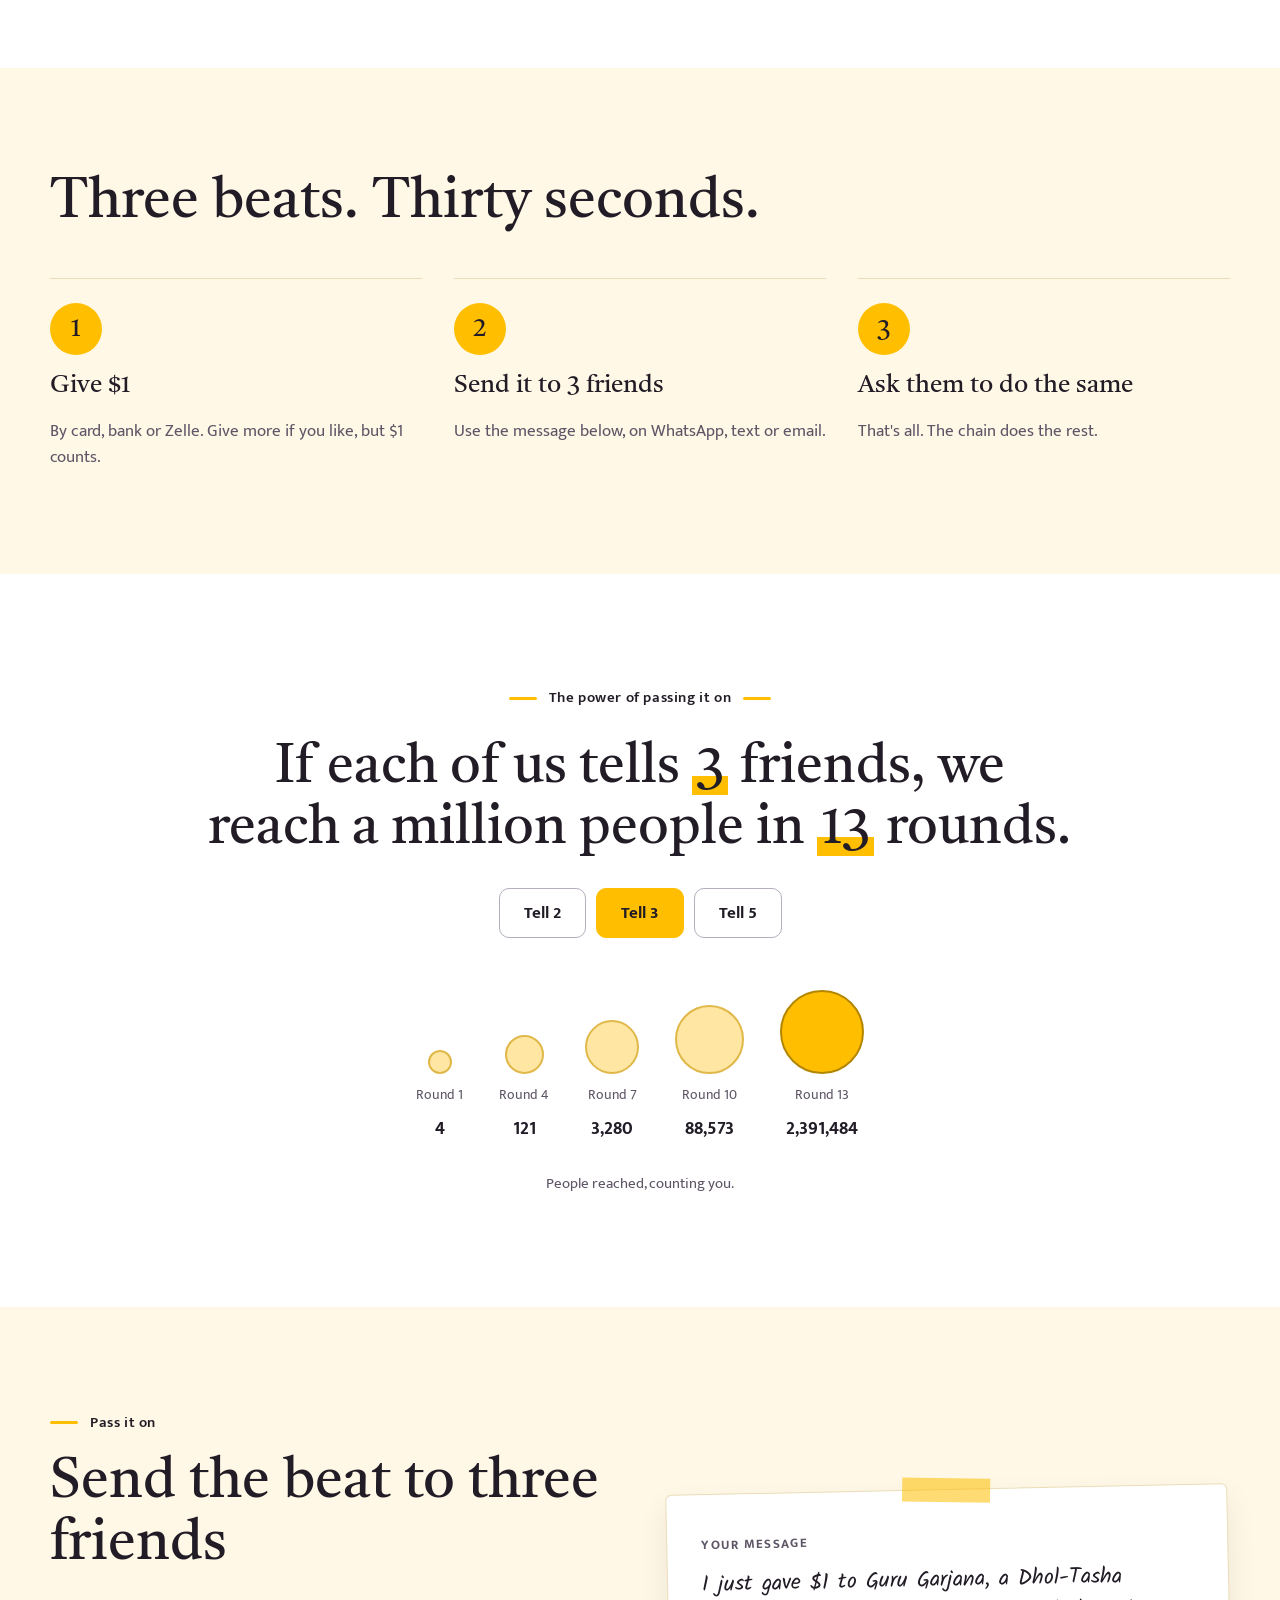
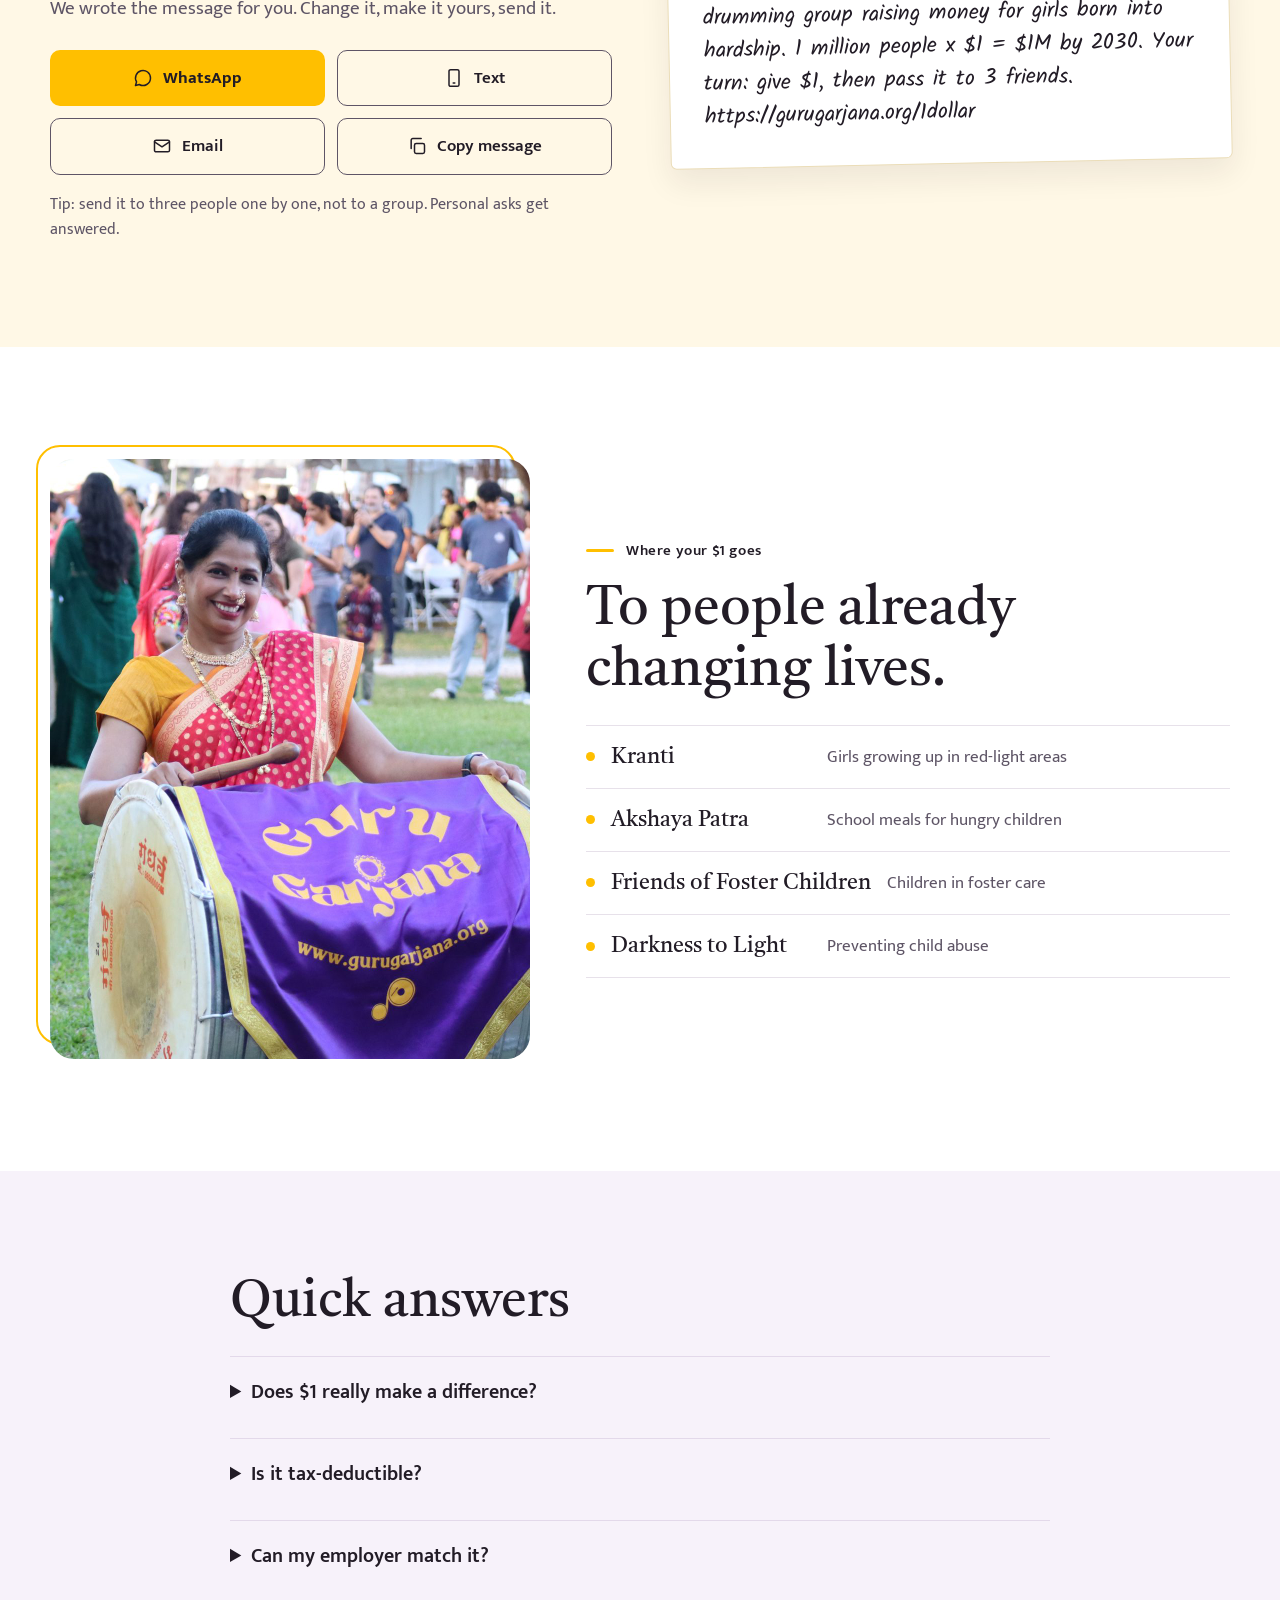
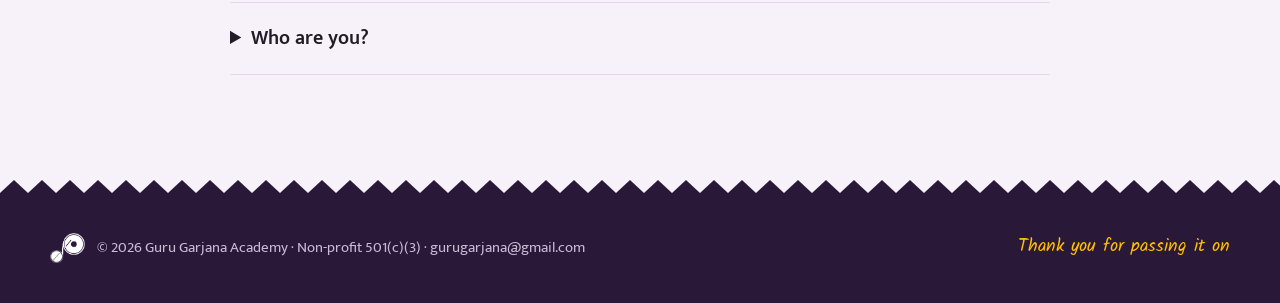
==== commit 300c3cf8: "Photo refresh" ====
--- a/1dollar.html
+++ b/1dollar.html
@@ -69,9 +69,9 @@
 <section aria-label="Our group" style="background: var(--play)">
 <div style="max-width: 1180px; margin: 0 auto; padding: 56px 24px 44px">
 <div style="display: grid; grid-template-columns: repeat(auto-fit, minmax(min(100%, 260px), 1fr)); gap: 24px">
-<img src="/assets/img/work-banner.jpg" loading="lazy" alt="A Guru Garjana player in a blue silk saree, smiling as she plays a pair of traditional drums on stage" style="display: block; width: 100%; aspect-ratio: 3 / 4; object-fit: cover; object-position: 50% 0%; box-sizing: border-box; border-radius: 999px 999px 14px 14px; border: 2px solid var(--serve)">
-<img src="/assets/img/hero-dhol.jpg" loading="lazy" alt="A Guru Garjana player in a green and red silk saree, smiling as she raises her stick to play the dhol on stage" style="display: block; width: 100%; aspect-ratio: 3 / 4; object-fit: cover; object-position: 50% 10%; box-sizing: border-box; border-radius: 999px 999px 14px 14px; border: 2px solid var(--serve)">
-<img src="/assets/img/night-event.jpg" loading="lazy" alt="A Guru Garjana player in a green silk saree playing the dhol on stage" style="display: block; width: 100%; aspect-ratio: 3 / 4; object-fit: cover; object-position: 50% 40%; box-sizing: border-box; border-radius: 999px 999px 14px 14px; border: 2px solid var(--serve)">
+<img src="/assets/img/share-1.jpg" loading="lazy" alt="A Guru Garjana player in a purple saree smiling behind a dhol draped with the yellow Guru Garjana banner" style="display: block; width: 100%; aspect-ratio: 3 / 4; object-fit: cover; object-position: 50% 0%; box-sizing: border-box; border-radius: 999px 999px 14px 14px; border: 2px solid var(--serve)">
+<img src="/assets/img/share-2.jpg" loading="lazy" alt="A Guru Garjana player in a green silk saree playing the dhol on stage" style="display: block; width: 100%; aspect-ratio: 3 / 4; object-fit: cover; object-position: 50% 10%; box-sizing: border-box; border-radius: 999px 999px 14px 14px; border: 2px solid var(--serve)">
+<img src="/assets/img/share-3.jpg" loading="lazy" alt="A Guru Garjana player in a green and red saree smiling beside a dhol draped with the purple Guru Garjana banner" style="display: block; width: 100%; aspect-ratio: 3 / 4; object-fit: cover; object-position: 50% 40%; box-sizing: border-box; border-radius: 999px 999px 14px 14px; border: 2px solid var(--serve)">
 </div>
 <div style="font-family: 'Kalam', cursive; font-size: 20px; color: var(--serve); text-align: center; padding-top: 18px">the Guru Garjana family</div>
 </div>
@@ -252,7 +252,11 @@
 
 <!-- WHERE IT GOES (serve) -->
 <section style="max-width: 1180px; margin: 0 auto; padding: 112px 24px; display: flex; flex-wrap: wrap; gap: 56px; align-items: center">
-<div style="flex: 1 1 440px; max-width: 760px; min-width: 0; display: flex; flex-direction: column; gap: 18px">
+<div style="position: relative; flex: 1 1 360px; max-width: 480px">
+<div aria-hidden="true" style="position: absolute; top: -14px; left: -14px; width: 100%; aspect-ratio: 4 / 5; border: 2px solid var(--serve); border-radius: 24px; box-sizing: border-box"></div>
+<img src="/assets/img/share-where.jpg" loading="lazy" alt="A Guru Garjana player smiling behind her dhol, draped with the purple and gold Guru Garjana banner, at an outdoor festival" style="position: relative; display: block; width: 100%; aspect-ratio: 4 / 5; object-fit: cover; border-radius: 24px">
+</div>
+<div style="flex: 1.3 1 440px; min-width: 0; display: flex; flex-direction: column; gap: 18px">
 <div style="display: flex; align-items: center; gap: 12px; font-size: 15px; font-weight: 600; letter-spacing: .04em"><span aria-hidden="true" style="width: 28px; height: 3px; border-radius: 2px; background: var(--serve)"></span>Where your $1 goes</div>
 <h2 style="margin: 0; font-family: 'Tiro Devanagari Marathi', Georgia, serif; font-weight: 400; font-size: clamp(36px, 4.2vw, 56px); line-height: 1.12">To people already changing lives.</h2>
 <div style="display: flex; flex-direction: column; padding-top: 6px">
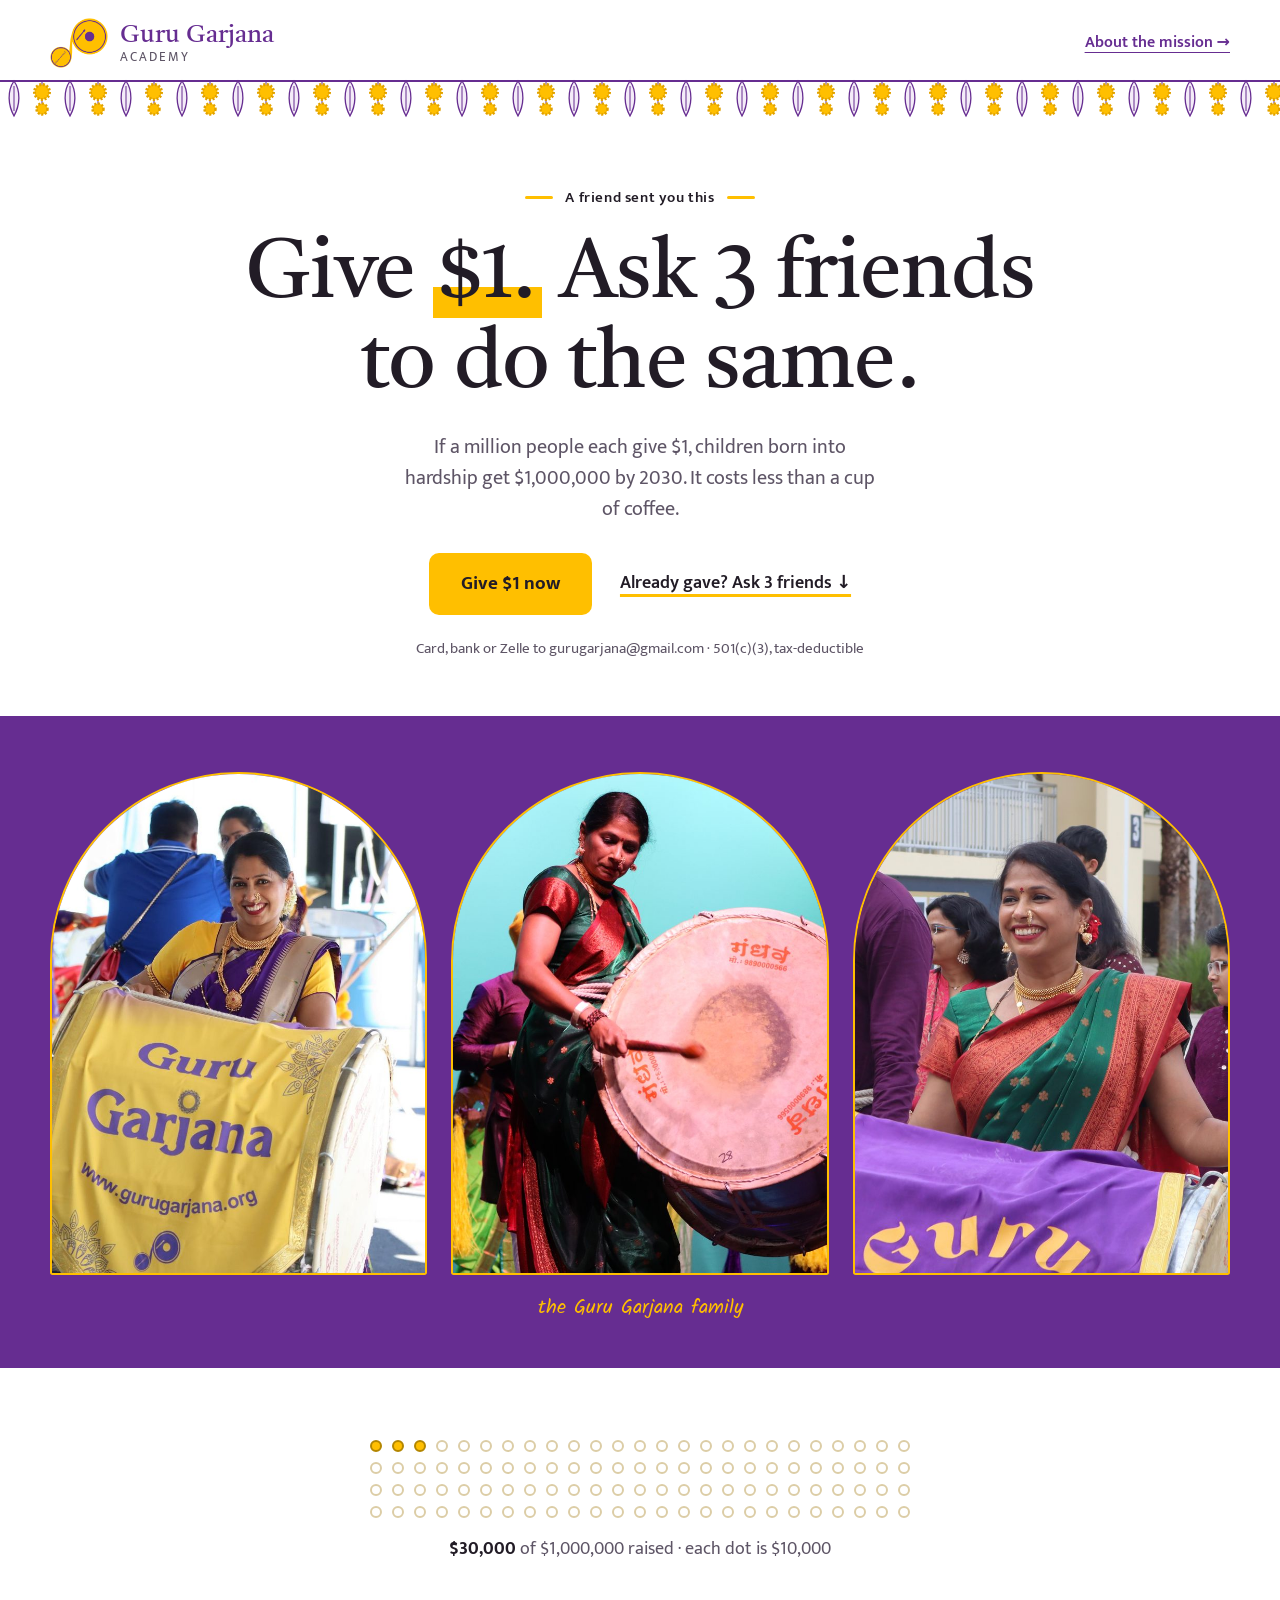
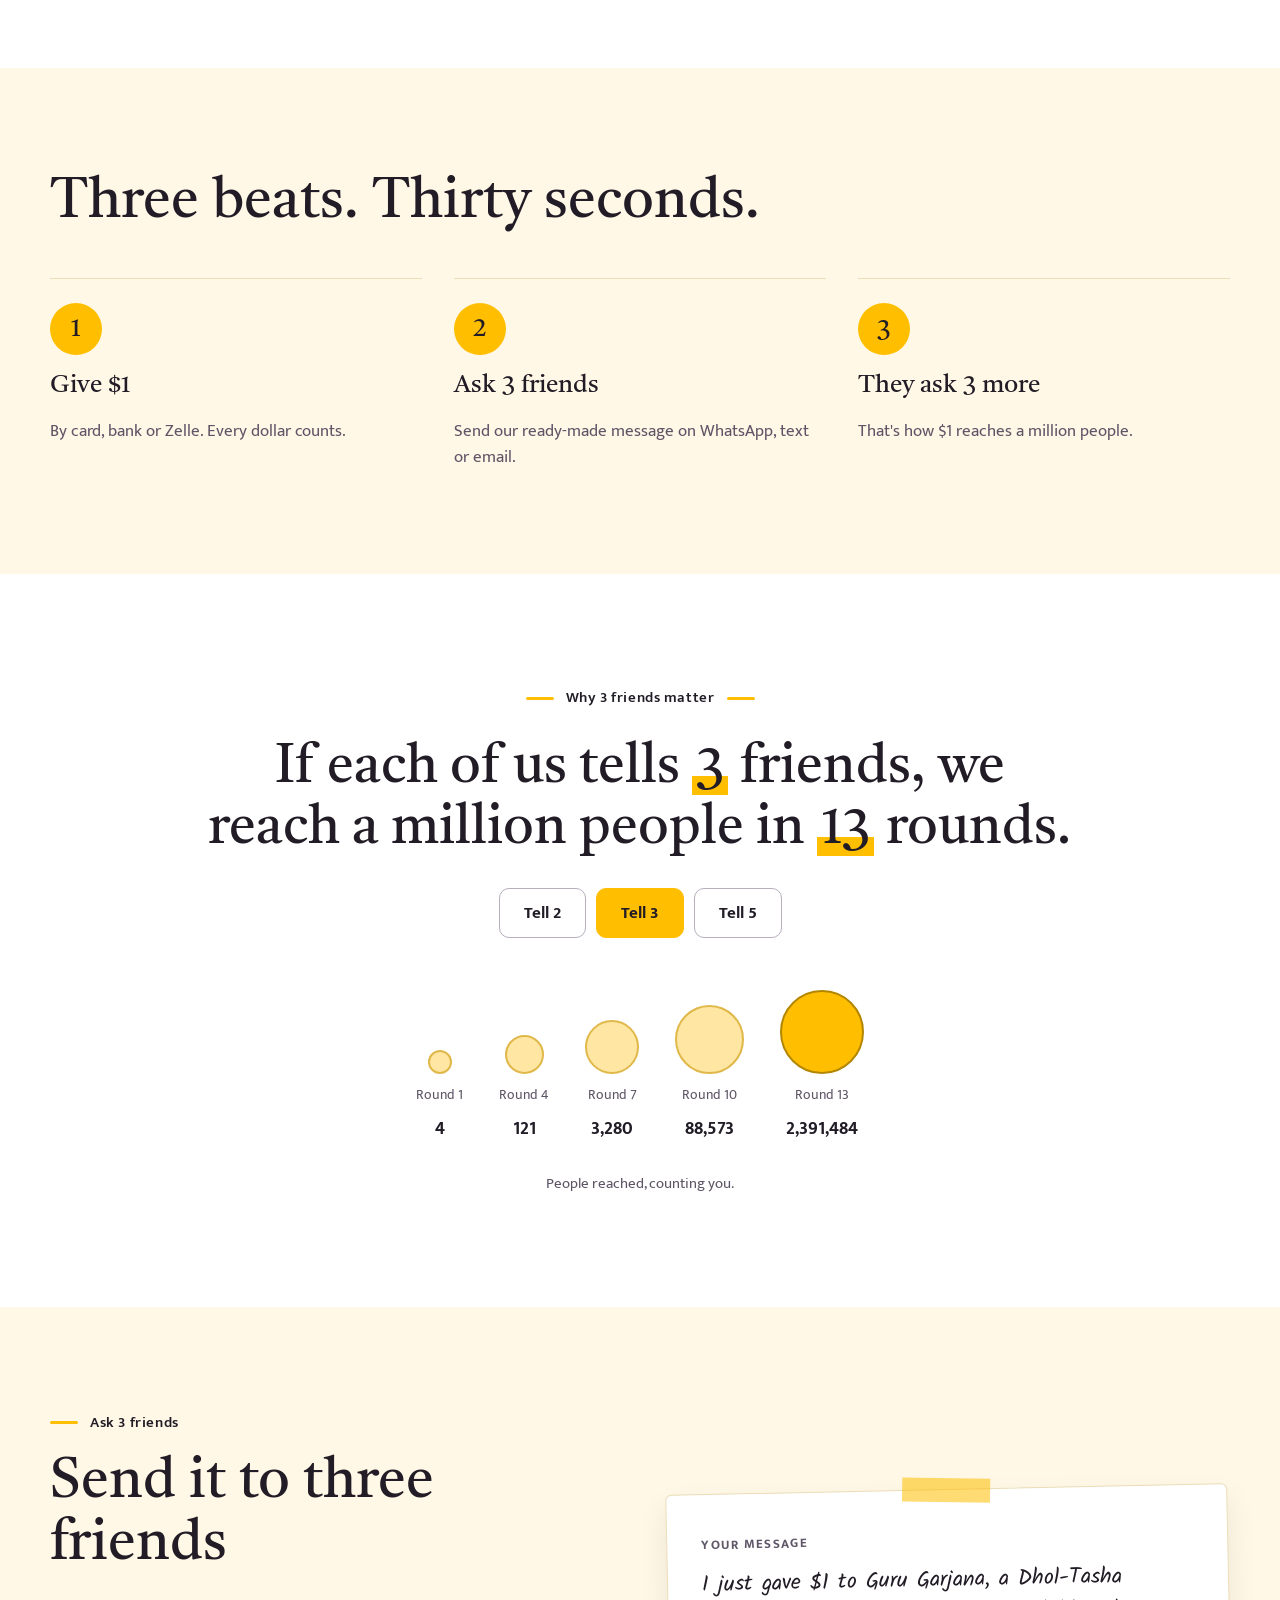
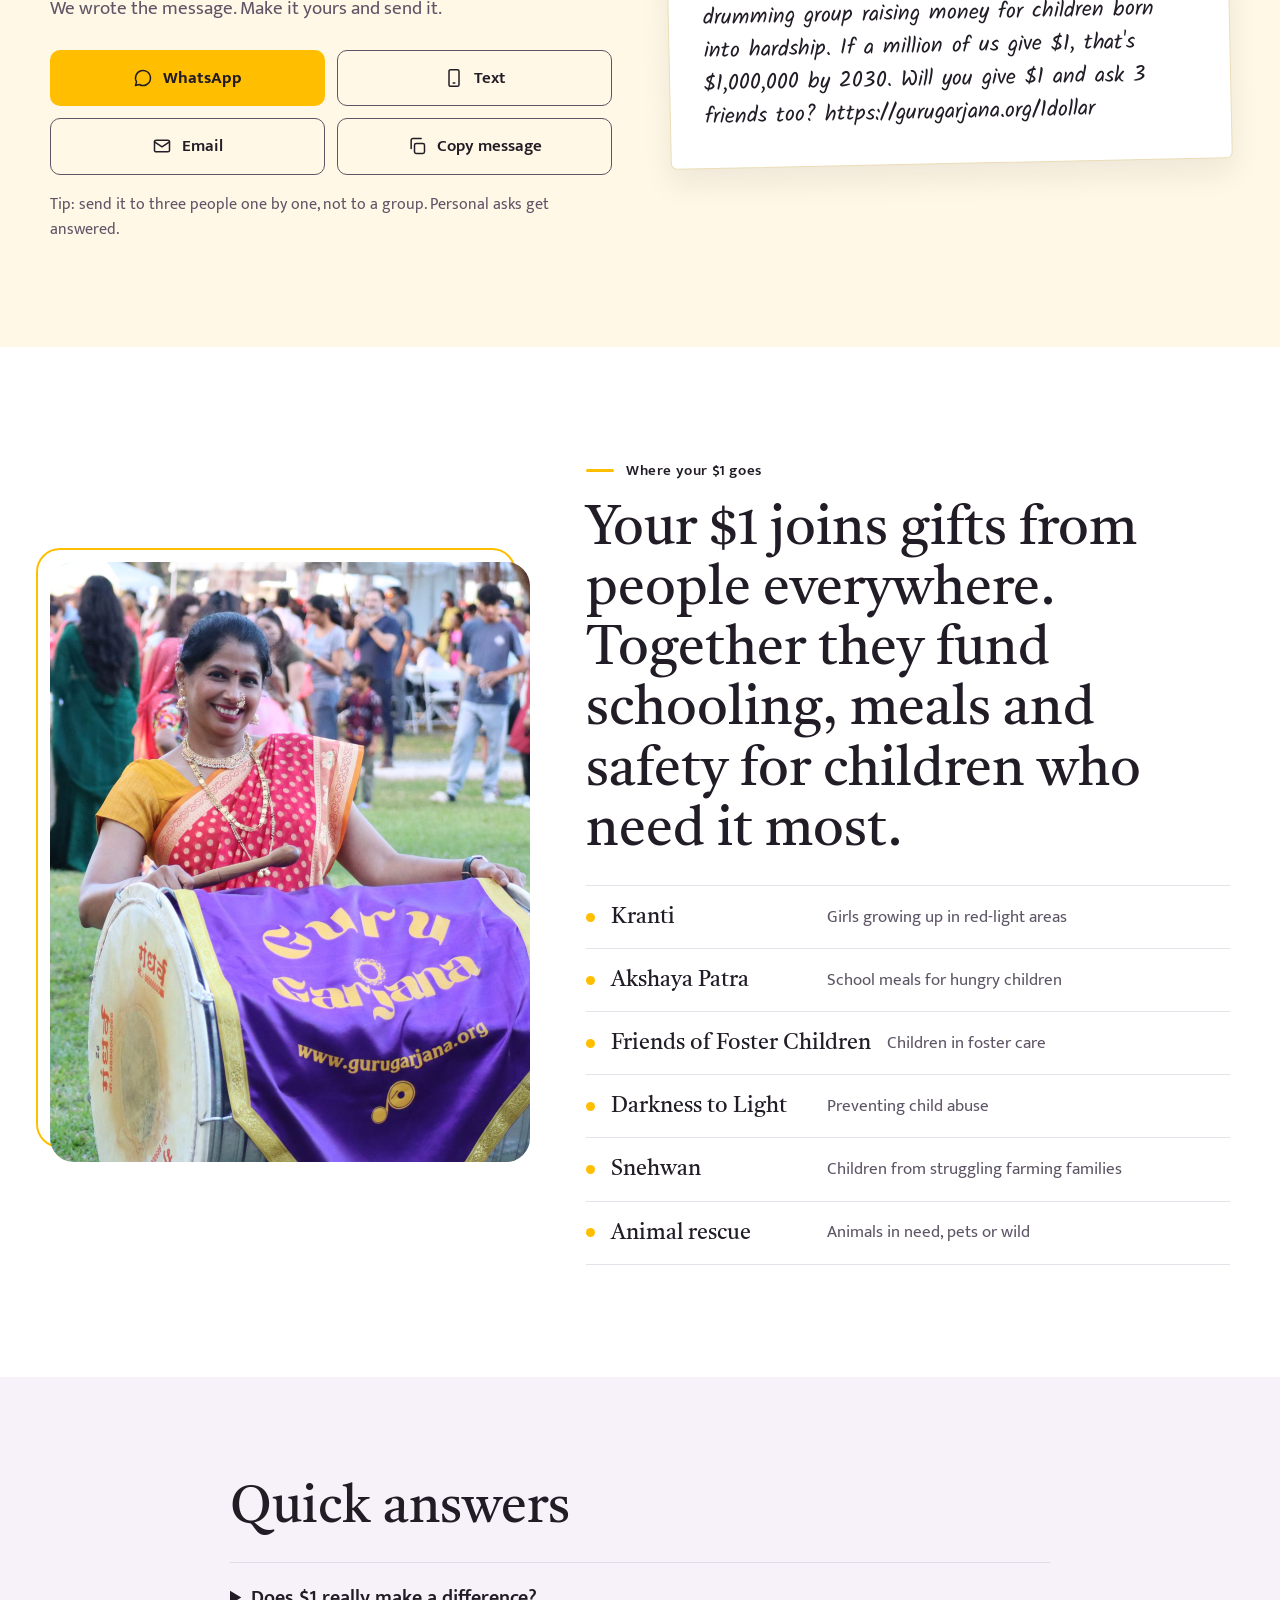
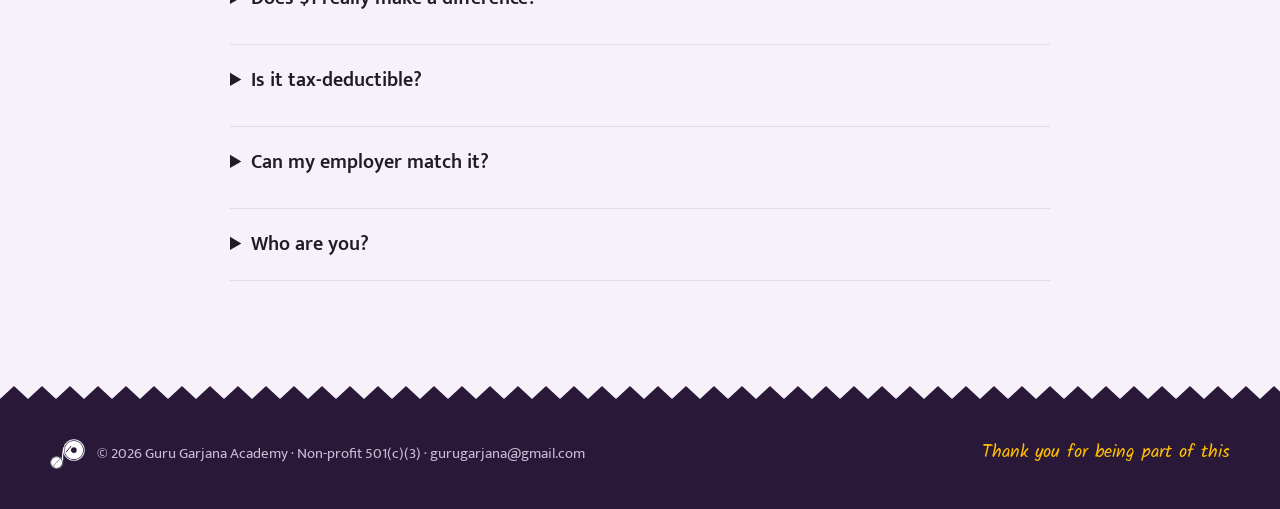
==== commit 43afb69f: "Refresh site copy: clearer $1 ask, new partners, what players get Act on the website feedback. The h" ====
--- a/1dollar.html
+++ b/1dollar.html
@@ -3,14 +3,14 @@
 <head>
 <meta charset="utf-8">
 <meta name="viewport" content="width=device-width, initial-scale=1">
-<title>Give $1. Tell 3 friends. Reach a million. | Guru Garjana Academy</title>
-<meta name="description" content="One dollar from one million people is $1,000,000 by 2030 for girls born into the hardest circumstances. Give $1, then pass it to three friends.">
+<title>Give $1. Ask 3 friends to do the same. | Guru Garjana Academy</title>
+<meta name="description" content="If a million people each give $1, children born into hardship get $1,000,000 by 2030. Give $1, then ask three friends to do the same.">
 <meta name="theme-color" content="#662D91">
 <link rel="canonical" href="https://gurugarjana.org/1dollar">
 <meta property="og:type" content="website">
 <meta property="og:site_name" content="Guru Garjana Academy">
-<meta property="og:title" content="Give $1. Tell 3 friends. Reach a million. | Guru Garjana Academy">
-<meta property="og:description" content="One dollar from one million people is $1,000,000 by 2030 for girls born into the hardest circumstances. Give $1, then pass it to three friends.">
+<meta property="og:title" content="Give $1. Ask 3 friends to do the same. | Guru Garjana Academy">
+<meta property="og:description" content="If a million people each give $1, children born into hardship get $1,000,000 by 2030. Give $1, then ask three friends to do the same.">
 <meta property="og:url" content="https://gurugarjana.org/1dollar">
 <meta property="og:image" content="https://gurugarjana.org/assets/img/og-image.jpg">
 <meta name="twitter:card" content="summary_large_image">
@@ -56,11 +56,11 @@
 <!-- HERO (serve) -->
 <section style="max-width: 900px; margin: 0 auto; padding: 64px 24px 56px; display: flex; flex-direction: column; align-items: center; gap: 22px; text-align: center">
 <div style="display: flex; align-items: center; gap: 12px; font-size: 15px; font-weight: 600; letter-spacing: .04em"><span aria-hidden="true" style="width: 28px; height: 3px; border-radius: 2px; background: var(--serve)"></span>A friend sent you this<span aria-hidden="true" style="width: 28px; height: 3px; border-radius: 2px; background: var(--serve)"></span></div>
-<h1 style="margin: 0; font-family: 'Tiro Devanagari Marathi', Georgia, serif; font-weight: 400; font-size: clamp(46px, 6.6vw, 88px); line-height: 1.06; letter-spacing: -.01em; text-wrap: balance">Give <span style="background: linear-gradient(transparent 64%, var(--serve) 64%); padding: 0 .06em">$1.</span> Tell 3 friends. Reach a million.</h1>
-<p style="margin: 0; font-size: 20px; color: #5E5566; max-width: 40ch">One dollar from one million people is $1,000,000 by 2030 for girls born into the hardest circumstances. It costs less than a cup of coffee.</p>
+<h1 style="margin: 0; font-family: 'Tiro Devanagari Marathi', Georgia, serif; font-weight: 400; font-size: clamp(46px, 6.6vw, 88px); line-height: 1.06; letter-spacing: -.01em; text-wrap: balance">Give <span style="background: linear-gradient(transparent 64%, var(--serve) 64%); padding: 0 .06em">$1.</span> Ask 3 friends to do the same.</h1>
+<p style="margin: 0; font-size: 20px; color: #5E5566; max-width: 40ch">If a million people each give $1, children born into hardship get $1,000,000 by 2030. It costs less than a cup of coffee.</p>
 <div style="display: flex; flex-wrap: wrap; justify-content: center; align-items: center; gap: 14px 28px; padding-top: 6px">
 <a href="https://www.zeffy.com/en-US/donation-form/donate-to-make-a-difference-20014" style="background: var(--serve); color: #221C26; text-decoration: none; font-weight: 700; font-size: 19px; padding: 16px 32px; border-radius: 10px">Give $1 now</a>
-<a href="#share" style="color: #221C26; font-weight: 600; font-size: 18px; text-decoration-color: var(--serve); text-decoration-thickness: 3px; text-underline-offset: 6px; padding: 12px 0">Already gave? Pass it on ↓</a>
+<a href="#share" style="color: #221C26; font-weight: 600; font-size: 18px; text-decoration-color: var(--serve); text-decoration-thickness: 3px; text-underline-offset: 6px; padding: 12px 0">Already gave? Ask 3 friends ↓</a>
 </div>
 <div style="font-size: 15px; color: #5E5566">Card, bank or Zelle to gurugarjana@gmail.com · 501(c)(3), tax-deductible</div>
 </section>
@@ -192,17 +192,17 @@
 <div style="border-top: 1px solid #EBDDB8; padding-top: 24px; display: flex; flex-direction: column; gap: 12px">
 <div aria-hidden="true" style="width: 52px; height: 52px; border-radius: 50%; background: var(--serve); color: #221C26; display: flex; align-items: center; justify-content: center; font-family: 'Tiro Devanagari Marathi', Georgia, serif; font-size: 26px">1</div>
 <h3 style="margin: 0; font-family: 'Tiro Devanagari Marathi', Georgia, serif; font-weight: 400; font-size: 25px">Give $1</h3>
-<p style="margin: 0; font-size: 17px; color: #5E5566">By card, bank or Zelle. Give more if you like, but $1 counts.</p>
+<p style="margin: 0; font-size: 17px; color: #5E5566">By card, bank or Zelle. Every dollar counts.</p>
 </div>
 <div style="border-top: 1px solid #EBDDB8; padding-top: 24px; display: flex; flex-direction: column; gap: 12px">
 <div aria-hidden="true" style="width: 52px; height: 52px; border-radius: 50%; background: var(--serve); color: #221C26; display: flex; align-items: center; justify-content: center; font-family: 'Tiro Devanagari Marathi', Georgia, serif; font-size: 26px">2</div>
-<h3 style="margin: 0; font-family: 'Tiro Devanagari Marathi', Georgia, serif; font-weight: 400; font-size: 25px">Send it to 3 friends</h3>
-<p style="margin: 0; font-size: 17px; color: #5E5566">Use the message below, on WhatsApp, text or email.</p>
+<h3 style="margin: 0; font-family: 'Tiro Devanagari Marathi', Georgia, serif; font-weight: 400; font-size: 25px">Ask 3 friends</h3>
+<p style="margin: 0; font-size: 17px; color: #5E5566">Send our ready-made message on WhatsApp, text or email.</p>
 </div>
 <div style="border-top: 1px solid #EBDDB8; padding-top: 24px; display: flex; flex-direction: column; gap: 12px">
 <div aria-hidden="true" style="width: 52px; height: 52px; border-radius: 50%; background: var(--serve); color: #221C26; display: flex; align-items: center; justify-content: center; font-family: 'Tiro Devanagari Marathi', Georgia, serif; font-size: 26px">3</div>
-<h3 style="margin: 0; font-family: 'Tiro Devanagari Marathi', Georgia, serif; font-weight: 400; font-size: 25px">Ask them to do the same</h3>
-<p style="margin: 0; font-size: 17px; color: #5E5566">That's all. The chain does the rest.</p>
+<h3 style="margin: 0; font-family: 'Tiro Devanagari Marathi', Georgia, serif; font-weight: 400; font-size: 25px">They ask 3 more</h3>
+<p style="margin: 0; font-size: 17px; color: #5E5566">That's how $1 reaches a million people.</p>
 </div>
 </div>
 </div>
@@ -210,7 +210,7 @@
 
 <!-- CHAIN (interactive, serve) -->
 <section style="max-width: 1000px; margin: 0 auto; padding: 112px 24px; display: flex; flex-direction: column; align-items: center; gap: 28px; text-align: center">
-<div style="display: flex; align-items: center; gap: 12px; font-size: 15px; font-weight: 600; letter-spacing: .04em"><span aria-hidden="true" style="width: 28px; height: 3px; border-radius: 2px; background: var(--serve)"></span>The power of passing it on<span aria-hidden="true" style="width: 28px; height: 3px; border-radius: 2px; background: var(--serve)"></span></div>
+<div style="display: flex; align-items: center; gap: 12px; font-size: 15px; font-weight: 600; letter-spacing: .04em"><span aria-hidden="true" style="width: 28px; height: 3px; border-radius: 2px; background: var(--serve)"></span>Why 3 friends matter<span aria-hidden="true" style="width: 28px; height: 3px; border-radius: 2px; background: var(--serve)"></span></div>
 <h2 style="margin: 0; font-family: 'Tiro Devanagari Marathi', Georgia, serif; font-weight: 400; font-size: clamp(36px, 4.2vw, 56px); line-height: 1.14; text-wrap: balance" aria-live="polite">If each of us tells <span style="background: linear-gradient(transparent 64%, var(--serve) 64%); padding: 0 .08em"><span id="chain-friends">3</span></span> friends, we reach a million people in <span style="background: linear-gradient(transparent 64%, var(--serve) 64%); padding: 0 .08em"><span id="chain-rounds">13</span></span> rounds.</h2>
 <div role="group" aria-label="How many friends each person tells" style="display: flex; flex-wrap: wrap; justify-content: center; gap: 10px">
 <button type="button" class="pill" data-friends="2" aria-pressed="false">Tell 2</button>
@@ -231,13 +231,13 @@
 <section id="share" style="background: #FFF8E6">
 <div style="max-width: 1180px; margin: 0 auto; padding: 104px 24px; display: grid; grid-template-columns: repeat(auto-fit, minmax(min(100%, 440px), 1fr)); gap: 56px; align-items: center">
 <div style="display: flex; flex-direction: column; gap: 18px">
-<div style="display: flex; align-items: center; gap: 12px; font-size: 15px; font-weight: 600; letter-spacing: .04em"><span aria-hidden="true" style="width: 28px; height: 3px; border-radius: 2px; background: var(--serve)"></span>Pass it on</div>
-<h2 style="margin: 0; font-family: 'Tiro Devanagari Marathi', Georgia, serif; font-weight: 400; font-size: clamp(38px, 4.4vw, 60px); line-height: 1.1">Send the beat to three friends</h2>
-<p style="margin: 0; font-size: 19px; color: #5E5566">We wrote the message for you. Change it, make it yours, send it.</p>
+<div style="display: flex; align-items: center; gap: 12px; font-size: 15px; font-weight: 600; letter-spacing: .04em"><span aria-hidden="true" style="width: 28px; height: 3px; border-radius: 2px; background: var(--serve)"></span>Ask 3 friends</div>
+<h2 style="margin: 0; font-family: 'Tiro Devanagari Marathi', Georgia, serif; font-weight: 400; font-size: clamp(38px, 4.4vw, 60px); line-height: 1.1">Send it to three friends</h2>
+<p style="margin: 0; font-size: 19px; color: #5E5566">We wrote the message. Make it yours and send it.</p>
 <div style="display: grid; grid-template-columns: repeat(auto-fit, minmax(min(100%, 200px), 1fr)); gap: 12px; padding-top: 8px">
-<a href="https://wa.me/?text=I%20just%20gave%20%241%20to%20Guru%20Garjana%2C%20a%20Dhol-Tasha%20drumming%20group%20raising%20money%20for%20girls%20born%20into%20hardship.%201%20million%20people%20x%20%241%20%3D%20%241M%20by%202030.%20Your%20turn%3A%20give%20%241%2C%20then%20pass%20it%20to%203%20friends.%20https%3A%2F%2Fgurugarjana.org%2F1dollar" style="display: flex; align-items: center; justify-content: center; gap: 10px; background: var(--serve); color: #221C26; text-decoration: none; font-weight: 700; font-size: 17px; padding: 15px 18px; border-radius: 10px"><svg width="20" height="20" viewBox="0 0 24 24" fill="none" stroke="currentColor" stroke-width="1.8" stroke-linecap="round" stroke-linejoin="round" aria-hidden="true"><path d="M21 12a9 9 0 0 1-13.5 7.8L3 21l1.3-4.4A9 9 0 1 1 21 12z"></path></svg>WhatsApp</a>
-<a href="sms:?body=I%20just%20gave%20%241%20to%20Guru%20Garjana%2C%20a%20Dhol-Tasha%20drumming%20group%20raising%20money%20for%20girls%20born%20into%20hardship.%201%20million%20people%20x%20%241%20%3D%20%241M%20by%202030.%20Your%20turn%3A%20give%20%241%2C%20then%20pass%20it%20to%203%20friends.%20https%3A%2F%2Fgurugarjana.org%2F1dollar" style="display: flex; align-items: center; justify-content: center; gap: 10px; border: 1.5px solid #5E5566; color: #221C26; text-decoration: none; font-weight: 600; font-size: 17px; padding: 13.5px 18px; border-radius: 10px"><svg width="20" height="20" viewBox="0 0 24 24" fill="none" stroke="currentColor" stroke-width="1.8" stroke-linecap="round" stroke-linejoin="round" aria-hidden="true"><rect x="6" y="2" width="12" height="20" rx="2"></rect><path d="M11 18h2"></path></svg>Text</a>
-<a href="mailto:?subject=Can%20you%20give%20%241%3F%20(then%20pass%20it%20on)&amp;body=I%20just%20gave%20%241%20to%20Guru%20Garjana%2C%20a%20Dhol-Tasha%20drumming%20group%20raising%20money%20for%20girls%20born%20into%20hardship.%201%20million%20people%20x%20%241%20%3D%20%241M%20by%202030.%20Your%20turn%3A%20give%20%241%2C%20then%20pass%20it%20to%203%20friends.%20https%3A%2F%2Fgurugarjana.org%2F1dollar" style="display: flex; align-items: center; justify-content: center; gap: 10px; border: 1.5px solid #5E5566; color: #221C26; text-decoration: none; font-weight: 600; font-size: 17px; padding: 13.5px 18px; border-radius: 10px"><svg width="20" height="20" viewBox="0 0 24 24" fill="none" stroke="currentColor" stroke-width="1.8" stroke-linecap="round" stroke-linejoin="round" aria-hidden="true"><rect x="3" y="5" width="18" height="14" rx="2"></rect><path d="m3 7 9 6 9-6"></path></svg>Email</a>
+<a href="https://wa.me/?text=I%20just%20gave%20%241%20to%20Guru%20Garjana%2C%20a%20Dhol-Tasha%20drumming%20group%20raising%20money%20for%20children%20born%20into%20hardship.%20If%20a%20million%20of%20us%20give%20%241%2C%20that%27s%20%241%2C000%2C000%20by%202030.%20Will%20you%20give%20%241%20and%20ask%203%20friends%20too%3F%20https%3A%2F%2Fgurugarjana.org%2F1dollar" style="display: flex; align-items: center; justify-content: center; gap: 10px; background: var(--serve); color: #221C26; text-decoration: none; font-weight: 700; font-size: 17px; padding: 15px 18px; border-radius: 10px"><svg width="20" height="20" viewBox="0 0 24 24" fill="none" stroke="currentColor" stroke-width="1.8" stroke-linecap="round" stroke-linejoin="round" aria-hidden="true"><path d="M21 12a9 9 0 0 1-13.5 7.8L3 21l1.3-4.4A9 9 0 1 1 21 12z"></path></svg>WhatsApp</a>
+<a href="sms:?body=I%20just%20gave%20%241%20to%20Guru%20Garjana%2C%20a%20Dhol-Tasha%20drumming%20group%20raising%20money%20for%20children%20born%20into%20hardship.%20If%20a%20million%20of%20us%20give%20%241%2C%20that%27s%20%241%2C000%2C000%20by%202030.%20Will%20you%20give%20%241%20and%20ask%203%20friends%20too%3F%20https%3A%2F%2Fgurugarjana.org%2F1dollar" style="display: flex; align-items: center; justify-content: center; gap: 10px; border: 1.5px solid #5E5566; color: #221C26; text-decoration: none; font-weight: 600; font-size: 17px; padding: 13.5px 18px; border-radius: 10px"><svg width="20" height="20" viewBox="0 0 24 24" fill="none" stroke="currentColor" stroke-width="1.8" stroke-linecap="round" stroke-linejoin="round" aria-hidden="true"><rect x="6" y="2" width="12" height="20" rx="2"></rect><path d="M11 18h2"></path></svg>Text</a>
+<a href="mailto:?subject=Can%20you%20give%20%241%3F&amp;body=I%20just%20gave%20%241%20to%20Guru%20Garjana%2C%20a%20Dhol-Tasha%20drumming%20group%20raising%20money%20for%20children%20born%20into%20hardship.%20If%20a%20million%20of%20us%20give%20%241%2C%20that%27s%20%241%2C000%2C000%20by%202030.%20Will%20you%20give%20%241%20and%20ask%203%20friends%20too%3F%20https%3A%2F%2Fgurugarjana.org%2F1dollar" style="display: flex; align-items: center; justify-content: center; gap: 10px; border: 1.5px solid #5E5566; color: #221C26; text-decoration: none; font-weight: 600; font-size: 17px; padding: 13.5px 18px; border-radius: 10px"><svg width="20" height="20" viewBox="0 0 24 24" fill="none" stroke="currentColor" stroke-width="1.8" stroke-linecap="round" stroke-linejoin="round" aria-hidden="true"><rect x="3" y="5" width="18" height="14" rx="2"></rect><path d="m3 7 9 6 9-6"></path></svg>Email</a>
 <button type="button" id="copy-btn" style="display: flex; align-items: center; justify-content: center; gap: 10px; background: transparent; border: 1.5px solid #5E5566; color: #221C26; font-family: inherit; font-weight: 600; font-size: 17px; padding: 13.5px 18px; border-radius: 10px; cursor: pointer"><svg width="20" height="20" viewBox="0 0 24 24" fill="none" stroke="currentColor" stroke-width="1.8" stroke-linecap="round" stroke-linejoin="round" aria-hidden="true"><rect x="9" y="9" width="12" height="12" rx="2"></rect><path d="M5 15V5a2 2 0 0 1 2-2h10"></path></svg><span id="copy-label">Copy message</span></button>
 </div>
 <div style="font-size: 16px; color: #5E5566">Tip: send it to three people one by one, not to a group. Personal asks get answered.</div>
@@ -245,7 +245,7 @@
 <div style="position: relative; background: #FFFFFF; border: 1px solid #EBDDB8; border-radius: 6px; padding: 40px 34px 34px; transform: rotate(-1.2deg); box-shadow: 0 14px 30px rgba(34,28,38,.08); display: flex; flex-direction: column; gap: 14px">
 <div aria-hidden="true" style="position: absolute; top: -12px; left: 50%; width: 88px; height: 24px; margin-left: -44px; background: rgba(255,191,0,.55); transform: rotate(2deg)"></div>
 <div style="font-size: 13px; font-weight: 700; letter-spacing: .1em; text-transform: uppercase; color: #5E5566">Your message</div>
-<p id="share-message" style="margin: 0; font-family: 'Kalam', cursive; font-size: 22px; line-height: 1.5; color: #221C26">I just gave $1 to Guru Garjana, a Dhol-Tasha drumming group raising money for girls born into hardship. 1 million people x $1 = $1M by 2030. Your turn: give $1, then pass it to 3 friends. https://gurugarjana.org/1dollar</p>
+<p id="share-message" style="margin: 0; font-family: 'Kalam', cursive; font-size: 22px; line-height: 1.5; color: #221C26">I just gave $1 to Guru Garjana, a Dhol-Tasha drumming group raising money for children born into hardship. If a million of us give $1, that's $1,000,000 by 2030. Will you give $1 and ask 3 friends too? https://gurugarjana.org/1dollar</p>
 </div>
 </div>
 </section>
@@ -258,12 +258,14 @@
 </div>
 <div style="flex: 1.3 1 440px; min-width: 0; display: flex; flex-direction: column; gap: 18px">
 <div style="display: flex; align-items: center; gap: 12px; font-size: 15px; font-weight: 600; letter-spacing: .04em"><span aria-hidden="true" style="width: 28px; height: 3px; border-radius: 2px; background: var(--serve)"></span>Where your $1 goes</div>
-<h2 style="margin: 0; font-family: 'Tiro Devanagari Marathi', Georgia, serif; font-weight: 400; font-size: clamp(36px, 4.2vw, 56px); line-height: 1.12">To people already changing lives.</h2>
+<h2 style="margin: 0; font-family: 'Tiro Devanagari Marathi', Georgia, serif; font-weight: 400; font-size: clamp(36px, 4.2vw, 56px); line-height: 1.12">Your $1 joins gifts from people everywhere. Together they fund schooling, meals and safety for children who need it most.</h2>
 <div style="display: flex; flex-direction: column; padding-top: 6px">
 <div style="border-top: 1px solid #E7E1EA; padding: 14px 0; display: flex; flex-wrap: wrap; align-items: center; gap: 2px 16px"><span aria-hidden="true" style="width: 9px; height: 9px; border-radius: 50%; background: var(--serve); flex-shrink: 0"></span><span style="font-family: 'Tiro Devanagari Marathi', Georgia, serif; font-size: 22px; min-width: 200px">Kranti</span><span style="font-size: 17px; color: #5E5566">Girls growing up in red-light areas</span></div>
 <div style="border-top: 1px solid #E7E1EA; padding: 14px 0; display: flex; flex-wrap: wrap; align-items: center; gap: 2px 16px"><span aria-hidden="true" style="width: 9px; height: 9px; border-radius: 50%; background: var(--serve); flex-shrink: 0"></span><span style="font-family: 'Tiro Devanagari Marathi', Georgia, serif; font-size: 22px; min-width: 200px">Akshaya Patra</span><span style="font-size: 17px; color: #5E5566">School meals for hungry children</span></div>
 <div style="border-top: 1px solid #E7E1EA; padding: 14px 0; display: flex; flex-wrap: wrap; align-items: center; gap: 2px 16px"><span aria-hidden="true" style="width: 9px; height: 9px; border-radius: 50%; background: var(--serve); flex-shrink: 0"></span><span style="font-family: 'Tiro Devanagari Marathi', Georgia, serif; font-size: 22px; min-width: 200px">Friends of Foster Children</span><span style="font-size: 17px; color: #5E5566">Children in foster care</span></div>
-<div style="border-top: 1px solid #E7E1EA; border-bottom: 1px solid #E7E1EA; padding: 14px 0; display: flex; flex-wrap: wrap; align-items: center; gap: 2px 16px"><span aria-hidden="true" style="width: 9px; height: 9px; border-radius: 50%; background: var(--serve); flex-shrink: 0"></span><span style="font-family: 'Tiro Devanagari Marathi', Georgia, serif; font-size: 22px; min-width: 200px">Darkness to Light</span><span style="font-size: 17px; color: #5E5566">Preventing child abuse</span></div>
+<div style="border-top: 1px solid #E7E1EA; padding: 14px 0; display: flex; flex-wrap: wrap; align-items: center; gap: 2px 16px"><span aria-hidden="true" style="width: 9px; height: 9px; border-radius: 50%; background: var(--serve); flex-shrink: 0"></span><span style="font-family: 'Tiro Devanagari Marathi', Georgia, serif; font-size: 22px; min-width: 200px">Darkness to Light</span><span style="font-size: 17px; color: #5E5566">Preventing child abuse</span></div>
+<div style="border-top: 1px solid #E7E1EA; padding: 14px 0; display: flex; flex-wrap: wrap; align-items: center; gap: 2px 16px"><span aria-hidden="true" style="width: 9px; height: 9px; border-radius: 50%; background: var(--serve); flex-shrink: 0"></span><span style="font-family: 'Tiro Devanagari Marathi', Georgia, serif; font-size: 22px; min-width: 200px">Snehwan</span><span style="font-size: 17px; color: #5E5566">Children from struggling farming families</span></div>
+<div style="border-top: 1px solid #E7E1EA; border-bottom: 1px solid #E7E1EA; padding: 14px 0; display: flex; flex-wrap: wrap; align-items: center; gap: 2px 16px"><span aria-hidden="true" style="width: 9px; height: 9px; border-radius: 50%; background: var(--serve); flex-shrink: 0"></span><span style="font-family: 'Tiro Devanagari Marathi', Georgia, serif; font-size: 22px; min-width: 200px">Animal rescue</span><span style="font-size: 17px; color: #5E5566">Animals in need, pets or wild</span></div>
 </div>
 </div>
 </section>
@@ -272,10 +274,10 @@
 <section style="background: #F7F2FA">
 <div style="max-width: 820px; margin: 0 auto; padding: 104px 24px; display: flex; flex-direction: column; gap: 10px">
 <h2 style="margin: 0 0 14px; font-family: 'Tiro Devanagari Marathi', Georgia, serif; font-weight: 400; font-size: clamp(36px, 4.2vw, 52px); line-height: 1.1">Quick answers</h2>
-<details style="border-top: 1px solid #E3D9EA; padding: 14px 0"><summary style="font-size: 20px; font-weight: 600; cursor: pointer; padding: 6px 0">Does $1 really make a difference?</summary><p style="margin: 10px 0 0; font-size: 17px; color: #5E5566">On its own, a little. Passed to three friends who each pass it on, it becomes a million. Your $1 is your place in the chain.</p></details>
+<details style="border-top: 1px solid #E3D9EA; padding: 14px 0"><summary style="font-size: 20px; font-weight: 600; cursor: pointer; padding: 6px 0">Does $1 really make a difference?</summary><p style="margin: 10px 0 0; font-size: 17px; color: #5E5566">On its own, a little. When you ask three friends and they each ask three more, it adds up fast. Your $1 starts that chain.</p></details>
 <details style="border-top: 1px solid #E3D9EA; padding: 14px 0"><summary style="font-size: 20px; font-weight: 600; cursor: pointer; padding: 6px 0">Is it tax-deductible?</summary><p style="margin: 10px 0 0; font-size: 17px; color: #5E5566">Yes. Guru Garjana Academy is a 501(c)(3) non-profit. Giving by Zelle? Email gurugarjana@gmail.com and we'll send your acknowledgement.</p></details>
 <details style="border-top: 1px solid #E3D9EA; padding: 14px 0"><summary style="font-size: 20px; font-weight: 600; cursor: pointer; padding: 6px 0">Can my employer match it?</summary><p style="margin: 10px 0 0; font-size: 17px; color: #5E5566">Many do, through Benevity. Search for Guru Garjana in your company's giving portal.</p></details>
-<details style="border-top: 1px solid #E3D9EA; border-bottom: 1px solid #E3D9EA; padding: 14px 0"><summary style="font-size: 20px; font-weight: 600; cursor: pointer; padding: 6px 0">Who are you?</summary><p style="margin: 10px 0 0; font-size: 17px; color: #5E5566">A South Florida drumming group playing Dhol-Tasha, a thundering traditional festival art, since 2022. Every performance raises money and awareness for children who need it most. <a href="/" style="color: var(--play)">Meet us →</a></p></details>
+<details style="border-top: 1px solid #E3D9EA; border-bottom: 1px solid #E3D9EA; padding: 14px 0"><summary style="font-size: 20px; font-weight: 600; cursor: pointer; padding: 6px 0">Who are you?</summary><p style="margin: 10px 0 0; font-size: 17px; color: #5E5566">A South Florida Dhol-Tasha drumming group, playing since 2022. Every performance raises money for children who need it most. <a href="/" style="color: var(--play)">Meet us →</a></p></details>
 </div>
 </section>
 
@@ -289,7 +291,7 @@
 <footer style="background: #2A1838; color: #F4EEF8">
 <div style="max-width: 1180px; margin: 0 auto; padding: 40px 24px; display: flex; flex-wrap: wrap; justify-content: space-between; gap: 12px; font-size: 15px; color: #C9BBD4">
 <span style="display: flex; align-items: center; gap: 12px"><img src="/assets/img/logo-white.png" alt="" style="height: 30px; width: auto; display: block; flex-shrink: 0"><span>© 2026 Guru Garjana Academy · Non-profit 501(c)(3) · gurugarjana@gmail.com</span></span>
-<span style="font-family: 'Kalam', cursive; font-size: 18px; color: var(--serve)">Thank you for passing it on</span>
+<span style="font-family: 'Kalam', cursive; font-size: 18px; color: var(--serve)">Thank you for being part of this</span>
 </div>
 </footer>
 </div>
--- a/assets/css/styles.css
+++ b/assets/css/styles.css
@@ -63,3 +63,61 @@
   outline: 3px solid var(--play);
   outline-offset: 3px;
 }
+
+/* book-us: performance request form */
+.form-grid {
+  display: grid;
+  grid-template-columns: repeat(auto-fit, minmax(min(100%, 240px), 1fr));
+  gap: 20px 20px;
+}
+.field { display: flex; flex-direction: column; gap: 6px; min-width: 0; }
+.field--wide { grid-column: 1 / -1; }
+.field label, .field-label { font-size: 15px; font-weight: 600; color: #221C26; }
+.field input:not([type="radio"]), .field select, .field textarea {
+  width: 100%;
+  box-sizing: border-box;
+  min-height: 48px;
+  padding: 11px 14px;
+  font-family: inherit;
+  font-size: 17px;
+  color: #221C26;
+  background: #FFFFFF;
+  border: 1.5px solid #B7AEBE;
+  border-radius: 10px;
+}
+.field textarea { resize: vertical; line-height: 1.5; }
+.field input:focus-visible, .field select:focus-visible, .field textarea:focus-visible {
+  outline: 3px solid var(--play);
+  outline-offset: 1px;
+  border-color: var(--play);
+}
+.field [aria-invalid="true"] { border-color: #B3261E; }
+.choices { display: flex; flex-wrap: wrap; gap: 10px 24px; padding-top: 4px; }
+.field .choice { display: flex; align-items: center; gap: 8px; font-size: 17px; font-weight: 400; cursor: pointer; min-height: 32px; }
+.field .choice input { width: 20px; height: 20px; min-height: 0; margin: 0; accent-color: var(--play); }
+.hp { position: absolute; left: -10000px; width: 1px; height: 1px; overflow: hidden; }
+.form-error { margin: 18px 0 0; font-size: 16px; color: #B3261E; }
+.form-submit {
+  margin-top: 24px;
+  min-height: 52px;
+  padding: 14px 28px;
+  border: 0;
+  border-radius: 10px;
+  background: var(--play);
+  color: #FFFFFF;
+  font-family: inherit;
+  font-size: 18px;
+  font-weight: 600;
+  cursor: pointer;
+}
+.form-submit[disabled] { opacity: .65; cursor: progress; }
+.form-sent {
+  display: flex;
+  flex-direction: column;
+  gap: 12px;
+  background: #FFFFFF;
+  border: 1.5px solid #E3D9EA;
+  border-radius: 14px;
+  padding: 32px 28px;
+}
+.form-sent[hidden] { display: none; }
